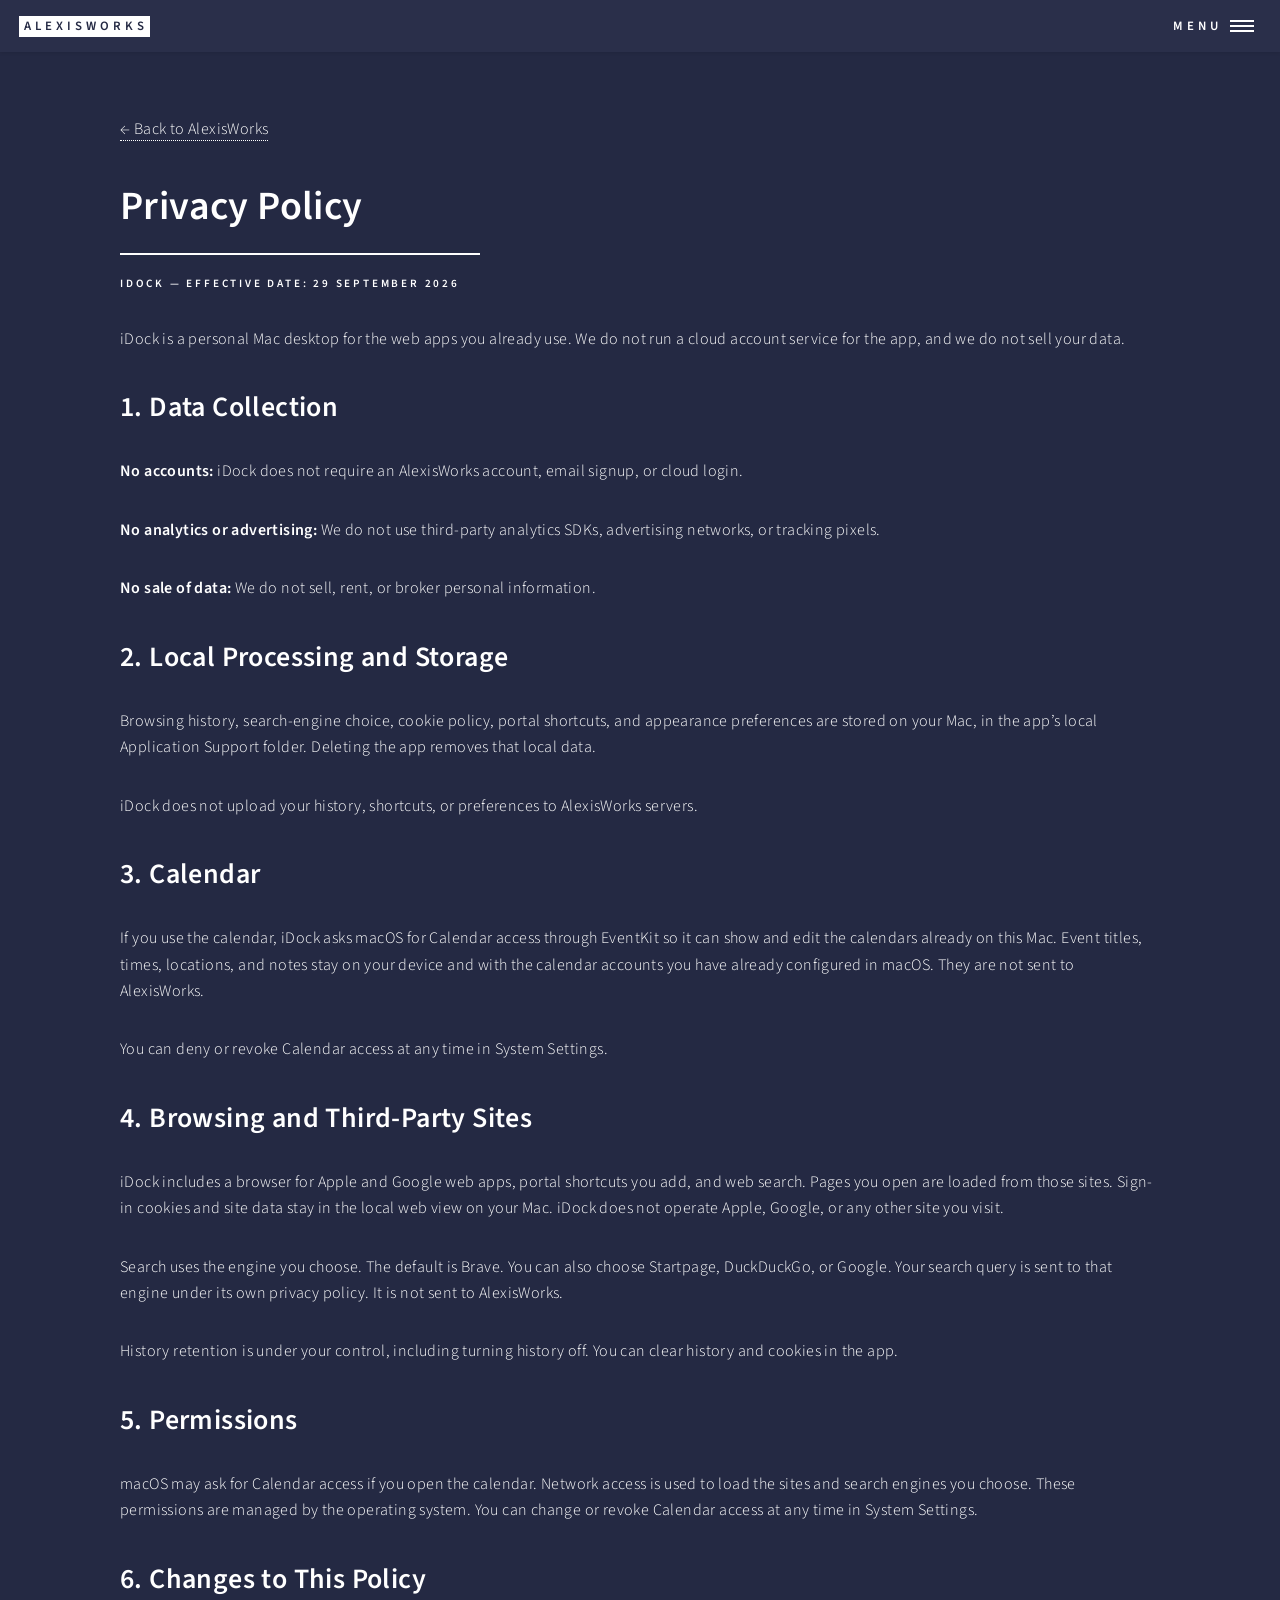
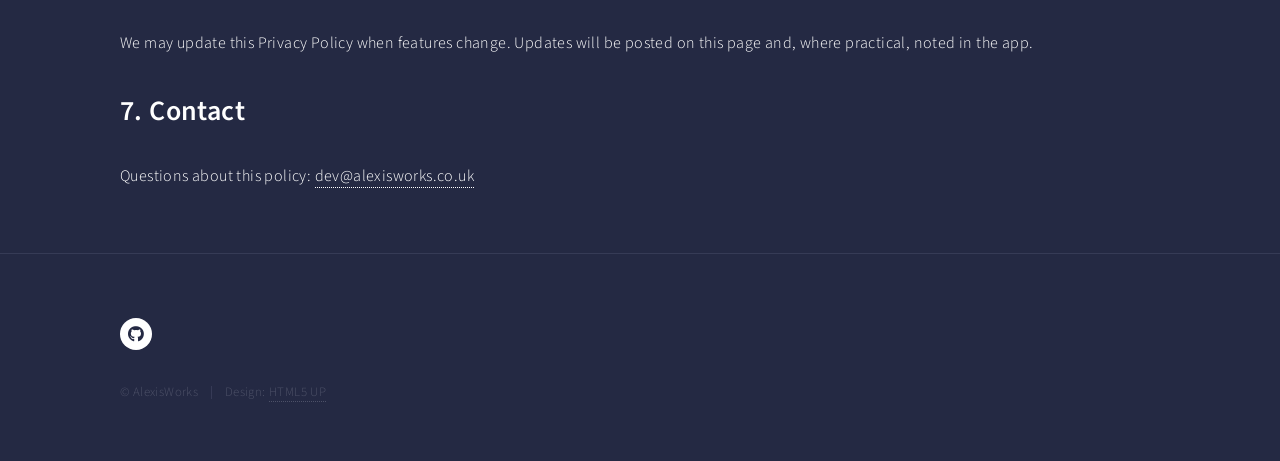
==== apps/idock/privacy.html @ 9d0b2367 "Publish iDock beside Biotic Waves, with privacy and terms. Dockless stays in the repo but is no long" ====
<!DOCTYPE HTML>
<html>
	<head>
		<title>iDock Privacy Policy — AlexisWorks</title>
		<meta charset="utf-8" />
		<meta name="viewport" content="width=device-width, initial-scale=1, user-scalable=no" />
		<link rel="stylesheet" href="../../assets/css/main.css" />
		<noscript><link rel="stylesheet" href="../../assets/css/noscript.css" /></noscript>
	</head>
	<body class="is-preload">

		<div id="wrapper">

			<header id="header">
				<a href="../../index.html" class="logo"><strong>AlexisWorks</strong></a>
				<nav>
					<a href="#menu">Menu</a>
				</nav>
			</header>

			<nav id="menu">
				<ul class="links">
					<li><a href="../../index.html">Home</a></li>
					<li><a href="../../index.html#one">Apps</a></li>
					<li><a href="../../index.html#contact">Contact</a></li>
				</ul>
			</nav>

			<div id="main" class="alt">

				<section id="one">
					<div class="inner">
						<p><a href="../../index.html">&larr; Back to AlexisWorks</a></p>
						<header class="major">
							<h1>Privacy Policy</h1>
							<p>iDock &mdash; Effective Date: 29 September 2026</p>
						</header>
						<p>iDock is a personal Mac desktop for the web apps you already use. We do not run a cloud account service for the app, and we do not sell your data.</p>

						<h2>1. Data Collection</h2>
						<p><strong>No accounts:</strong> iDock does not require an AlexisWorks account, email signup, or cloud login.</p>
						<p><strong>No analytics or advertising:</strong> We do not use third-party analytics SDKs, advertising networks, or tracking pixels.</p>
						<p><strong>No sale of data:</strong> We do not sell, rent, or broker personal information.</p>

						<h2>2. Local Processing and Storage</h2>
						<p>Browsing history, search-engine choice, cookie policy, portal shortcuts, and appearance preferences are stored on your Mac, in the app&rsquo;s local Application Support folder. Deleting the app removes that local data.</p>
						<p>iDock does not upload your history, shortcuts, or preferences to AlexisWorks servers.</p>

						<h2>3. Calendar</h2>
						<p>If you use the calendar, iDock asks macOS for Calendar access through EventKit so it can show and edit the calendars already on this Mac. Event titles, times, locations, and notes stay on your device and with the calendar accounts you have already configured in macOS. They are not sent to AlexisWorks.</p>
						<p>You can deny or revoke Calendar access at any time in System Settings.</p>

						<h2>4. Browsing and Third-Party Sites</h2>
						<p>iDock includes a browser for Apple and Google web apps, portal shortcuts you add, and web search. Pages you open are loaded from those sites. Sign-in cookies and site data stay in the local web view on your Mac. iDock does not operate Apple, Google, or any other site you visit.</p>
						<p>Search uses the engine you choose. The default is Brave. You can also choose Startpage, DuckDuckGo, or Google. Your search query is sent to that engine under its own privacy policy. It is not sent to AlexisWorks.</p>
						<p>History retention is under your control, including turning history off. You can clear history and cookies in the app.</p>

						<h2>5. Permissions</h2>
						<p>macOS may ask for Calendar access if you open the calendar. Network access is used to load the sites and search engines you choose. These permissions are managed by the operating system. You can change or revoke Calendar access at any time in System Settings.</p>

						<h2>6. Changes to This Policy</h2>
						<p>We may update this Privacy Policy when features change. Updates will be posted on this page and, where practical, noted in the app.</p>

						<h2>7. Contact</h2>
						<p>Questions about this policy: <a href="mailto:dev@alexisworks.co.uk">dev@alexisworks.co.uk</a></p>
					</div>
				</section>

			</div>

			<footer id="footer">
				<div class="inner">
					<ul class="icons">
						<li><a href="#" class="icon brands alt fa-github"><span class="label">GitHub</span></a></li>
					</ul>
					<ul class="copyright">
						<li>&copy; AlexisWorks</li><li>Design: <a href="https://html5up.net">HTML5 UP</a></li>
					</ul>
				</div>
			</footer>

		</div>

		<script src="../../assets/js/jquery.min.js"></script>
		<script src="../../assets/js/jquery.scrolly.min.js"></script>
		<script src="../../assets/js/jquery.scrollex.min.js"></script>
		<script src="../../assets/js/browser.min.js"></script>
		<script src="../../assets/js/breakpoints.min.js"></script>
		<script src="../../assets/js/util.js"></script>
		<script src="../../assets/js/main.js"></script>

	</body>
</html>
---- assets/css/main.css ----
@import url(fontawesome-all.min.css);
@import url("https://fonts.googleapis.com/css?family=Source+Sans+Pro:300,300italic,600,600italic");

/*
	Forty by HTML5 UP
	html5up.net | @ajlkn
	Free for personal and commercial use under the CCA 3.0 license (html5up.net/license)
*/

html, body, div, span, applet, object,
iframe, h1, h2, h3, h4, h5, h6, p, blockquote,
pre, a, abbr, acronym, address, big, cite,
code, del, dfn, em, img, ins, kbd, q, s, samp,
small, strike, strong, sub, sup, tt, var, b,
u, i, center, dl, dt, dd, ol, ul, li, fieldset,
form, label, legend, table, caption, tbody,
tfoot, thead, tr, th, td, article, aside,
canvas, details, embed, figure, figcaption,
footer, header, hgroup, menu, nav, output, ruby,
section, summary, time, mark, audio, video {
	margin: 0;
	padding: 0;
	border: 0;
	font-size: 100%;
	font: inherit;
	vertical-align: baseline;}

article, aside, details, figcaption, figure,
footer, header, hgroup, menu, nav, section {
	display: block;}

body {
	line-height: 1;
}

ol, ul {
	list-style: none;
}

blockquote, q {
	quotes: none;
}

	blockquote:before, blockquote:after, q:before, q:after {
		content: '';
		content: none;
	}

table {
	border-collapse: collapse;
	border-spacing: 0;
}

body {
	-webkit-text-size-adjust: none;
}

mark {
	background-color: transparent;
	color: inherit;
}

input::-moz-focus-inner {
	border: 0;
	padding: 0;
}

input, select, textarea {
	-moz-appearance: none;
	-webkit-appearance: none;
	-ms-appearance: none;
	appearance: none;
}

/* Basic */

	@-ms-viewport {
		width: device-width;
	}

	body {
		-ms-overflow-style: scrollbar;
	}

	@media screen and (max-width: 480px) {

		html, body {
			min-width: 320px;
		}

	}

	html {
		box-sizing: border-box;
	}

	*, *:before, *:after {
		box-sizing: inherit;
	}

	body {
		background: #242943;
	}

		body.is-preload *, body.is-preload *:before, body.is-preload *:after {
			-moz-animation: none !important;
			-webkit-animation: none !important;
			-ms-animation: none !important;
			animation: none !important;
			-moz-transition: none !important;
			-webkit-transition: none !important;
			-ms-transition: none !important;
			transition: none !important;
		}

/* Type */

	body, input, select, textarea {
		color: #ffffff;
		font-family: "Source Sans Pro", Helvetica, sans-serif;
		font-size: 17pt;
		font-weight: 300;
		letter-spacing: 0.025em;
		line-height: 1.65;
	}

		@media screen and (max-width: 1680px) {

			body, input, select, textarea {
				font-size: 14pt;
			}

		}

		@media screen and (max-width: 1280px) {

			body, input, select, textarea {
				font-size: 12pt;
			}

		}

		@media screen and (max-width: 360px) {

			body, input, select, textarea {
				font-size: 11pt;
			}

		}

	a {
		-moz-transition: color 0.2s ease-in-out, border-bottom-color 0.2s ease-in-out;
		-webkit-transition: color 0.2s ease-in-out, border-bottom-color 0.2s ease-in-out;
		-ms-transition: color 0.2s ease-in-out, border-bottom-color 0.2s ease-in-out;
		transition: color 0.2s ease-in-out, border-bottom-color 0.2s ease-in-out;
		border-bottom: dotted 1px;
		color: inherit;
		text-decoration: none;
	}

		a:hover {
			border-bottom-color: transparent;
			color: #9bf1ff !important;
		}

		a:active {
			color: #53e3fb !important;
		}

	strong, b {
		color: #ffffff;
		font-weight: 600;
	}

	em, i {
		font-style: italic;
	}

	p {
		margin: 0 0 2em 0;
	}

	h1, h2, h3, h4, h5, h6 {
		color: #ffffff;
		font-weight: 600;
		line-height: 1.65;
		margin: 0 0 1em 0;
	}

		h1 a, h2 a, h3 a, h4 a, h5 a, h6 a {
			color: inherit;
			border-bottom: 0;
		}

	h1 {
		font-size: 2.5em;
	}

	h2 {
		font-size: 1.75em;
	}

	h3 {
		font-size: 1.35em;
	}

	h4 {
		font-size: 1.1em;
	}

	h5 {
		font-size: 0.9em;
	}

	h6 {
		font-size: 0.7em;
	}

	@media screen and (max-width: 736px) {

		h1 {
			font-size: 2em;
		}

		h2 {
			font-size: 1.5em;
		}

		h3 {
			font-size: 1.25em;
		}

	}

	sub {
		font-size: 0.8em;
		position: relative;
		top: 0.5em;
	}

	sup {
		font-size: 0.8em;
		position: relative;
		top: -0.5em;
	}

	blockquote {
		border-left: solid 4px rgba(212, 212, 255, 0.1);
		font-style: italic;
		margin: 0 0 2em 0;
		padding: 0.5em 0 0.5em 2em;
	}

	code {
		background: rgba(212, 212, 255, 0.035);
		font-family: "Courier New", monospace;
		font-size: 0.9em;
		margin: 0 0.25em;
		padding: 0.25em 0.65em;
	}

	pre {
		-webkit-overflow-scrolling: touch;
		font-family: "Courier New", monospace;
		font-size: 0.9em;
		margin: 0 0 2em 0;
	}

		pre code {
			display: block;
			line-height: 1.75;
			padding: 1em 1.5em;
			overflow-x: auto;
		}

	hr {
		border: 0;
		border-bottom: solid 1px rgba(212, 212, 255, 0.1);
		margin: 2em 0;
	}

		hr.major {
			margin: 3em 0;
		}

	.align-left {
		text-align: left;
	}

	.align-center {
		text-align: center;
	}

	.align-right {
		text-align: right;
	}

/* Row */

	.row {
		display: flex;
		flex-wrap: wrap;
		box-sizing: border-box;
		align-items: stretch;
	}

		.row > * {
			box-sizing: border-box;
		}

		.row.gtr-uniform > * > :last-child {
			margin-bottom: 0;
		}

		.row.aln-left {
			justify-content: flex-start;
		}

		.row.aln-center {
			justify-content: center;
		}

		.row.aln-right {
			justify-content: flex-end;
		}

		.row.aln-top {
			align-items: flex-start;
		}

		.row.aln-middle {
			align-items: center;
		}

		.row.aln-bottom {
			align-items: flex-end;
		}

		.row > .imp {
			order: -1;
		}

		.row > .col-1 {
			width: 8.33333%;
		}

		.row > .off-1 {
			margin-left: 8.33333%;
		}

		.row > .col-2 {
			width: 16.66667%;
		}

		.row > .off-2 {
			margin-left: 16.66667%;
		}

		.row > .col-3 {
			width: 25%;
		}

		.row > .off-3 {
			margin-left: 25%;
		}

		.row > .col-4 {
			width: 33.33333%;
		}

		.row > .off-4 {
			margin-left: 33.33333%;
		}

		.row > .col-5 {
			width: 41.66667%;
		}

		.row > .off-5 {
			margin-left: 41.66667%;
		}

		.row > .col-6 {
			width: 50%;
		}

		.row > .off-6 {
			margin-left: 50%;
		}

		.row > .col-7 {
			width: 58.33333%;
		}

		.row > .off-7 {
			margin-left: 58.33333%;
		}

		.row > .col-8 {
			width: 66.66667%;
		}

		.row > .off-8 {
			margin-left: 66.66667%;
		}

		.row > .col-9 {
			width: 75%;
		}

		.row > .off-9 {
			margin-left: 75%;
		}

		.row > .col-10 {
			width: 83.33333%;
		}

		.row > .off-10 {
			margin-left: 83.33333%;
		}

		.row > .col-11 {
			width: 91.66667%;
		}

		.row > .off-11 {
			margin-left: 91.66667%;
		}

		.row > .col-12 {
			width: 100%;
		}

		.row > .off-12 {
			margin-left: 100%;
		}

		.row.gtr-0 {
			margin-top: 0;
			margin-left: 0em;
		}

			.row.gtr-0 > * {
				padding: 0 0 0 0em;
			}

			.row.gtr-0.gtr-uniform {
				margin-top: 0em;
			}

				.row.gtr-0.gtr-uniform > * {
					padding-top: 0em;
				}

		.row.gtr-25 {
			margin-top: 0;
			margin-left: -0.5em;
		}

			.row.gtr-25 > * {
				padding: 0 0 0 0.5em;
			}

			.row.gtr-25.gtr-uniform {
				margin-top: -0.5em;
			}

				.row.gtr-25.gtr-uniform > * {
					padding-top: 0.5em;
				}

		.row.gtr-50 {
			margin-top: 0;
			margin-left: -1em;
		}

			.row.gtr-50 > * {
				padding: 0 0 0 1em;
			}

			.row.gtr-50.gtr-uniform {
				margin-top: -1em;
			}

				.row.gtr-50.gtr-uniform > * {
					padding-top: 1em;
				}

		.row {
			margin-top: 0;
			margin-left: -2em;
		}

			.row > * {
				padding: 0 0 0 2em;
			}

			.row.gtr-uniform {
				margin-top: -2em;
			}

				.row.gtr-uniform > * {
					padding-top: 2em;
				}

		.row.gtr-150 {
			margin-top: 0;
			margin-left: -3em;
		}

			.row.gtr-150 > * {
				padding: 0 0 0 3em;
			}

			.row.gtr-150.gtr-uniform {
				margin-top: -3em;
			}

				.row.gtr-150.gtr-uniform > * {
					padding-top: 3em;
				}

		.row.gtr-200 {
			margin-top: 0;
			margin-left: -4em;
		}

			.row.gtr-200 > * {
				padding: 0 0 0 4em;
			}

			.row.gtr-200.gtr-uniform {
				margin-top: -4em;
			}

				.row.gtr-200.gtr-uniform > * {
					padding-top: 4em;
				}

		@media screen and (max-width: 1680px) {

			.row {
				display: flex;
				flex-wrap: wrap;
				box-sizing: border-box;
				align-items: stretch;
			}

				.row > * {
					box-sizing: border-box;
				}

				.row.gtr-uniform > * > :last-child {
					margin-bottom: 0;
				}

				.row.aln-left {
					justify-content: flex-start;
				}

				.row.aln-center {
					justify-content: center;
				}

				.row.aln-right {
					justify-content: flex-end;
				}

				.row.aln-top {
					align-items: flex-start;
				}

				.row.aln-middle {
					align-items: center;
				}

				.row.aln-bottom {
					align-items: flex-end;
				}

				.row > .imp-xlarge {
					order: -1;
				}

				.row > .col-1-xlarge {
					width: 8.33333%;
				}

				.row > .off-1-xlarge {
					margin-left: 8.33333%;
				}

				.row > .col-2-xlarge {
					width: 16.66667%;
				}

				.row > .off-2-xlarge {
					margin-left: 16.66667%;
				}

				.row > .col-3-xlarge {
					width: 25%;
				}

				.row > .off-3-xlarge {
					margin-left: 25%;
				}

				.row > .col-4-xlarge {
					width: 33.33333%;
				}

				.row > .off-4-xlarge {
					margin-left: 33.33333%;
				}

				.row > .col-5-xlarge {
					width: 41.66667%;
				}

				.row > .off-5-xlarge {
					margin-left: 41.66667%;
				}

				.row > .col-6-xlarge {
					width: 50%;
				}

				.row > .off-6-xlarge {
					margin-left: 50%;
				}

				.row > .col-7-xlarge {
					width: 58.33333%;
				}

				.row > .off-7-xlarge {
					margin-left: 58.33333%;
				}

				.row > .col-8-xlarge {
					width: 66.66667%;
				}

				.row > .off-8-xlarge {
					margin-left: 66.66667%;
				}

				.row > .col-9-xlarge {
					width: 75%;
				}

				.row > .off-9-xlarge {
					margin-left: 75%;
				}

				.row > .col-10-xlarge {
					width: 83.33333%;
				}

				.row > .off-10-xlarge {
					margin-left: 83.33333%;
				}

				.row > .col-11-xlarge {
					width: 91.66667%;
				}

				.row > .off-11-xlarge {
					margin-left: 91.66667%;
				}

				.row > .col-12-xlarge {
					width: 100%;
				}

				.row > .off-12-xlarge {
					margin-left: 100%;
				}

				.row.gtr-0 {
					margin-top: 0;
					margin-left: 0em;
				}

					.row.gtr-0 > * {
						padding: 0 0 0 0em;
					}

					.row.gtr-0.gtr-uniform {
						margin-top: 0em;
					}

						.row.gtr-0.gtr-uniform > * {
							padding-top: 0em;
						}

				.row.gtr-25 {
					margin-top: 0;
					margin-left: -0.5em;
				}

					.row.gtr-25 > * {
						padding: 0 0 0 0.5em;
					}

					.row.gtr-25.gtr-uniform {
						margin-top: -0.5em;
					}

						.row.gtr-25.gtr-uniform > * {
							padding-top: 0.5em;
						}

				.row.gtr-50 {
					margin-top: 0;
					margin-left: -1em;
				}

					.row.gtr-50 > * {
						padding: 0 0 0 1em;
					}

					.row.gtr-50.gtr-uniform {
						margin-top: -1em;
					}

						.row.gtr-50.gtr-uniform > * {
							padding-top: 1em;
						}

				.row {
					margin-top: 0;
					margin-left: -2em;
				}

					.row > * {
						padding: 0 0 0 2em;
					}

					.row.gtr-uniform {
						margin-top: -2em;
					}

						.row.gtr-uniform > * {
							padding-top: 2em;
						}

				.row.gtr-150 {
					margin-top: 0;
					margin-left: -3em;
				}

					.row.gtr-150 > * {
						padding: 0 0 0 3em;
					}

					.row.gtr-150.gtr-uniform {
						margin-top: -3em;
					}

						.row.gtr-150.gtr-uniform > * {
							padding-top: 3em;
						}

				.row.gtr-200 {
					margin-top: 0;
					margin-left: -4em;
				}

					.row.gtr-200 > * {
						padding: 0 0 0 4em;
					}

					.row.gtr-200.gtr-uniform {
						margin-top: -4em;
					}

						.row.gtr-200.gtr-uniform > * {
							padding-top: 4em;
						}

		}

		@media screen and (max-width: 1280px) {

			.row {
				display: flex;
				flex-wrap: wrap;
				box-sizing: border-box;
				align-items: stretch;
			}

				.row > * {
					box-sizing: border-box;
				}

				.row.gtr-uniform > * > :last-child {
					margin-bottom: 0;
				}

				.row.aln-left {
					justify-content: flex-start;
				}

				.row.aln-center {
					justify-content: center;
				}

				.row.aln-right {
					justify-content: flex-end;
				}

				.row.aln-top {
					align-items: flex-start;
				}

				.row.aln-middle {
					align-items: center;
				}

				.row.aln-bottom {
					align-items: flex-end;
				}

				.row > .imp-large {
					order: -1;
				}

				.row > .col-1-large {
					width: 8.33333%;
				}

				.row > .off-1-large {
					margin-left: 8.33333%;
				}

				.row > .col-2-large {
					width: 16.66667%;
				}

				.row > .off-2-large {
					margin-left: 16.66667%;
				}

				.row > .col-3-large {
					width: 25%;
				}

				.row > .off-3-large {
					margin-left: 25%;
				}

				.row > .col-4-large {
					width: 33.33333%;
				}

				.row > .off-4-large {
					margin-left: 33.33333%;
				}

				.row > .col-5-large {
					width: 41.66667%;
				}

				.row > .off-5-large {
					margin-left: 41.66667%;
				}

				.row > .col-6-large {
					width: 50%;
				}

				.row > .off-6-large {
					margin-left: 50%;
				}

				.row > .col-7-large {
					width: 58.33333%;
				}

				.row > .off-7-large {
					margin-left: 58.33333%;
				}

				.row > .col-8-large {
					width: 66.66667%;
				}

				.row > .off-8-large {
					margin-left: 66.66667%;
				}

				.row > .col-9-large {
					width: 75%;
				}

				.row > .off-9-large {
					margin-left: 75%;
				}

				.row > .col-10-large {
					width: 83.33333%;
				}

				.row > .off-10-large {
					margin-left: 83.33333%;
				}

				.row > .col-11-large {
					width: 91.66667%;
				}

				.row > .off-11-large {
					margin-left: 91.66667%;
				}

				.row > .col-12-large {
					width: 100%;
				}

				.row > .off-12-large {
					margin-left: 100%;
				}

				.row.gtr-0 {
					margin-top: 0;
					margin-left: 0em;
				}

					.row.gtr-0 > * {
						padding: 0 0 0 0em;
					}

					.row.gtr-0.gtr-uniform {
						margin-top: 0em;
					}

						.row.gtr-0.gtr-uniform > * {
							padding-top: 0em;
						}

				.row.gtr-25 {
					margin-top: 0;
					margin-left: -0.375em;
				}

					.row.gtr-25 > * {
						padding: 0 0 0 0.375em;
					}

					.row.gtr-25.gtr-uniform {
						margin-top: -0.375em;
					}

						.row.gtr-25.gtr-uniform > * {
							padding-top: 0.375em;
						}

				.row.gtr-50 {
					margin-top: 0;
					margin-left: -0.75em;
				}

					.row.gtr-50 > * {
						padding: 0 0 0 0.75em;
					}

					.row.gtr-50.gtr-uniform {
						margin-top: -0.75em;
					}

						.row.gtr-50.gtr-uniform > * {
							padding-top: 0.75em;
						}

				.row {
					margin-top: 0;
					margin-left: -1.5em;
				}

					.row > * {
						padding: 0 0 0 1.5em;
					}

					.row.gtr-uniform {
						margin-top: -1.5em;
					}

						.row.gtr-uniform > * {
							padding-top: 1.5em;
						}

				.row.gtr-150 {
					margin-top: 0;
					margin-left: -2.25em;
				}

					.row.gtr-150 > * {
						padding: 0 0 0 2.25em;
					}

					.row.gtr-150.gtr-uniform {
						margin-top: -2.25em;
					}

						.row.gtr-150.gtr-uniform > * {
							padding-top: 2.25em;
						}

				.row.gtr-200 {
					margin-top: 0;
					margin-left: -3em;
				}

					.row.gtr-200 > * {
						padding: 0 0 0 3em;
					}

					.row.gtr-200.gtr-uniform {
						margin-top: -3em;
					}

						.row.gtr-200.gtr-uniform > * {
							padding-top: 3em;
						}

		}

		@media screen and (max-width: 980px) {

			.row {
				display: flex;
				flex-wrap: wrap;
				box-sizing: border-box;
				align-items: stretch;
			}

				.row > * {
					box-sizing: border-box;
				}

				.row.gtr-uniform > * > :last-child {
					margin-bottom: 0;
				}

				.row.aln-left {
					justify-content: flex-start;
				}

				.row.aln-center {
					justify-content: center;
				}

				.row.aln-right {
					justify-content: flex-end;
				}

				.row.aln-top {
					align-items: flex-start;
				}

				.row.aln-middle {
					align-items: center;
				}

				.row.aln-bottom {
					align-items: flex-end;
				}

				.row > .imp-medium {
					order: -1;
				}

				.row > .col-1-medium {
					width: 8.33333%;
				}

				.row > .off-1-medium {
					margin-left: 8.33333%;
				}

				.row > .col-2-medium {
					width: 16.66667%;
				}

				.row > .off-2-medium {
					margin-left: 16.66667%;
				}

				.row > .col-3-medium {
					width: 25%;
				}

				.row > .off-3-medium {
					margin-left: 25%;
				}

				.row > .col-4-medium {
					width: 33.33333%;
				}

				.row > .off-4-medium {
					margin-left: 33.33333%;
				}

				.row > .col-5-medium {
					width: 41.66667%;
				}

				.row > .off-5-medium {
					margin-left: 41.66667%;
				}

				.row > .col-6-medium {
					width: 50%;
				}

				.row > .off-6-medium {
					margin-left: 50%;
				}

				.row > .col-7-medium {
					width: 58.33333%;
				}

				.row > .off-7-medium {
					margin-left: 58.33333%;
				}

				.row > .col-8-medium {
					width: 66.66667%;
				}

				.row > .off-8-medium {
					margin-left: 66.66667%;
				}

				.row > .col-9-medium {
					width: 75%;
				}

				.row > .off-9-medium {
					margin-left: 75%;
				}

				.row > .col-10-medium {
					width: 83.33333%;
				}

				.row > .off-10-medium {
					margin-left: 83.33333%;
				}

				.row > .col-11-medium {
					width: 91.66667%;
				}

				.row > .off-11-medium {
					margin-left: 91.66667%;
				}

				.row > .col-12-medium {
					width: 100%;
				}

				.row > .off-12-medium {
					margin-left: 100%;
				}

				.row.gtr-0 {
					margin-top: 0;
					margin-left: 0em;
				}

					.row.gtr-0 > * {
						padding: 0 0 0 0em;
					}

					.row.gtr-0.gtr-uniform {
						margin-top: 0em;
					}

						.row.gtr-0.gtr-uniform > * {
							padding-top: 0em;
						}

				.row.gtr-25 {
					margin-top: 0;
					margin-left: -0.375em;
				}

					.row.gtr-25 > * {
						padding: 0 0 0 0.375em;
					}

					.row.gtr-25.gtr-uniform {
						margin-top: -0.375em;
					}

						.row.gtr-25.gtr-uniform > * {
							padding-top: 0.375em;
						}

				.row.gtr-50 {
					margin-top: 0;
					margin-left: -0.75em;
				}

					.row.gtr-50 > * {
						padding: 0 0 0 0.75em;
					}

					.row.gtr-50.gtr-uniform {
						margin-top: -0.75em;
					}

						.row.gtr-50.gtr-uniform > * {
							padding-top: 0.75em;
						}

				.row {
					margin-top: 0;
					margin-left: -1.5em;
				}

					.row > * {
						padding: 0 0 0 1.5em;
					}

					.row.gtr-uniform {
						margin-top: -1.5em;
					}

						.row.gtr-uniform > * {
							padding-top: 1.5em;
						}

				.row.gtr-150 {
					margin-top: 0;
					margin-left: -2.25em;
				}

					.row.gtr-150 > * {
						padding: 0 0 0 2.25em;
					}

					.row.gtr-150.gtr-uniform {
						margin-top: -2.25em;
					}

						.row.gtr-150.gtr-uniform > * {
							padding-top: 2.25em;
						}

				.row.gtr-200 {
					margin-top: 0;
					margin-left: -3em;
				}

					.row.gtr-200 > * {
						padding: 0 0 0 3em;
					}

					.row.gtr-200.gtr-uniform {
						margin-top: -3em;
					}

						.row.gtr-200.gtr-uniform > * {
							padding-top: 3em;
						}

		}

		@media screen and (max-width: 736px) {

			.row {
				display: flex;
				flex-wrap: wrap;
				box-sizing: border-box;
				align-items: stretch;
			}

				.row > * {
					box-sizing: border-box;
				}

				.row.gtr-uniform > * > :last-child {
					margin-bottom: 0;
				}

				.row.aln-left {
					justify-content: flex-start;
				}

				.row.aln-center {
					justify-content: center;
				}

				.row.aln-right {
					justify-content: flex-end;
				}

				.row.aln-top {
					align-items: flex-start;
				}

				.row.aln-middle {
					align-items: center;
				}

				.row.aln-bottom {
					align-items: flex-end;
				}

				.row > .imp-small {
					order: -1;
				}

				.row > .col-1-small {
					width: 8.33333%;
				}

				.row > .off-1-small {
					margin-left: 8.33333%;
				}

				.row > .col-2-small {
					width: 16.66667%;
				}

				.row > .off-2-small {
					margin-left: 16.66667%;
				}

				.row > .col-3-small {
					width: 25%;
				}

				.row > .off-3-small {
					margin-left: 25%;
				}

				.row > .col-4-small {
					width: 33.33333%;
				}

				.row > .off-4-small {
					margin-left: 33.33333%;
				}

				.row > .col-5-small {
					width: 41.66667%;
				}

				.row > .off-5-small {
					margin-left: 41.66667%;
				}

				.row > .col-6-small {
					width: 50%;
				}

				.row > .off-6-small {
					margin-left: 50%;
				}

				.row > .col-7-small {
					width: 58.33333%;
				}

				.row > .off-7-small {
					margin-left: 58.33333%;
				}

				.row > .col-8-small {
					width: 66.66667%;
				}

				.row > .off-8-small {
					margin-left: 66.66667%;
				}

				.row > .col-9-small {
					width: 75%;
				}

				.row > .off-9-small {
					margin-left: 75%;
				}

				.row > .col-10-small {
					width: 83.33333%;
				}

				.row > .off-10-small {
					margin-left: 83.33333%;
				}

				.row > .col-11-small {
					width: 91.66667%;
				}

				.row > .off-11-small {
					margin-left: 91.66667%;
				}

				.row > .col-12-small {
					width: 100%;
				}

				.row > .off-12-small {
					margin-left: 100%;
				}

				.row.gtr-0 {
					margin-top: 0;
					margin-left: 0em;
				}

					.row.gtr-0 > * {
						padding: 0 0 0 0em;
					}

					.row.gtr-0.gtr-uniform {
						margin-top: 0em;
					}

						.row.gtr-0.gtr-uniform > * {
							padding-top: 0em;
						}

				.row.gtr-25 {
					margin-top: 0;
					margin-left: -0.3125em;
				}

					.row.gtr-25 > * {
						padding: 0 0 0 0.3125em;
					}

					.row.gtr-25.gtr-uniform {
						margin-top: -0.3125em;
					}

						.row.gtr-25.gtr-uniform > * {
							padding-top: 0.3125em;
						}

				.row.gtr-50 {
					margin-top: 0;
					margin-left: -0.625em;
				}

					.row.gtr-50 > * {
						padding: 0 0 0 0.625em;
					}

					.row.gtr-50.gtr-uniform {
						margin-top: -0.625em;
					}

						.row.gtr-50.gtr-uniform > * {
							padding-top: 0.625em;
						}

				.row {
					margin-top: 0;
					margin-left: -1.25em;
				}

					.row > * {
						padding: 0 0 0 1.25em;
					}

					.row.gtr-uniform {
						margin-top: -1.25em;
					}

						.row.gtr-uniform > * {
							padding-top: 1.25em;
						}

				.row.gtr-150 {
					margin-top: 0;
					margin-left: -1.875em;
				}

					.row.gtr-150 > * {
						padding: 0 0 0 1.875em;
					}

					.row.gtr-150.gtr-uniform {
						margin-top: -1.875em;
					}

						.row.gtr-150.gtr-uniform > * {
							padding-top: 1.875em;
						}

				.row.gtr-200 {
					margin-top: 0;
					margin-left: -2.5em;
				}

					.row.gtr-200 > * {
						padding: 0 0 0 2.5em;
					}

					.row.gtr-200.gtr-uniform {
						margin-top: -2.5em;
					}

						.row.gtr-200.gtr-uniform > * {
							padding-top: 2.5em;
						}

		}

		@media screen and (max-width: 480px) {

			.row {
				display: flex;
				flex-wrap: wrap;
				box-sizing: border-box;
				align-items: stretch;
			}

				.row > * {
					box-sizing: border-box;
				}

				.row.gtr-uniform > * > :last-child {
					margin-bottom: 0;
				}

				.row.aln-left {
					justify-content: flex-start;
				}

				.row.aln-center {
					justify-content: center;
				}

				.row.aln-right {
					justify-content: flex-end;
				}

				.row.aln-top {
					align-items: flex-start;
				}

				.row.aln-middle {
					align-items: center;
				}

				.row.aln-bottom {
					align-items: flex-end;
				}

				.row > .imp-xsmall {
					order: -1;
				}

				.row > .col-1-xsmall {
					width: 8.33333%;
				}

				.row > .off-1-xsmall {
					margin-left: 8.33333%;
				}

				.row > .col-2-xsmall {
					width: 16.66667%;
				}

				.row > .off-2-xsmall {
					margin-left: 16.66667%;
				}

				.row > .col-3-xsmall {
					width: 25%;
				}

				.row > .off-3-xsmall {
					margin-left: 25%;
				}

				.row > .col-4-xsmall {
					width: 33.33333%;
				}

				.row > .off-4-xsmall {
					margin-left: 33.33333%;
				}

				.row > .col-5-xsmall {
					width: 41.66667%;
				}

				.row > .off-5-xsmall {
					margin-left: 41.66667%;
				}

				.row > .col-6-xsmall {
					width: 50%;
				}

				.row > .off-6-xsmall {
					margin-left: 50%;
				}

				.row > .col-7-xsmall {
					width: 58.33333%;
				}

				.row > .off-7-xsmall {
					margin-left: 58.33333%;
				}

				.row > .col-8-xsmall {
					width: 66.66667%;
				}

				.row > .off-8-xsmall {
					margin-left: 66.66667%;
				}

				.row > .col-9-xsmall {
					width: 75%;
				}

				.row > .off-9-xsmall {
					margin-left: 75%;
				}

				.row > .col-10-xsmall {
					width: 83.33333%;
				}

				.row > .off-10-xsmall {
					margin-left: 83.33333%;
				}

				.row > .col-11-xsmall {
					width: 91.66667%;
				}

				.row > .off-11-xsmall {
					margin-left: 91.66667%;
				}

				.row > .col-12-xsmall {
					width: 100%;
				}

				.row > .off-12-xsmall {
					margin-left: 100%;
				}

				.row.gtr-0 {
					margin-top: 0;
					margin-left: 0em;
				}

					.row.gtr-0 > * {
						padding: 0 0 0 0em;
					}

					.row.gtr-0.gtr-uniform {
						margin-top: 0em;
					}

						.row.gtr-0.gtr-uniform > * {
							padding-top: 0em;
						}

				.row.gtr-25 {
					margin-top: 0;
					margin-left: -0.3125em;
				}

					.row.gtr-25 > * {
						padding: 0 0 0 0.3125em;
					}

					.row.gtr-25.gtr-uniform {
						margin-top: -0.3125em;
					}

						.row.gtr-25.gtr-uniform > * {
							padding-top: 0.3125em;
						}

				.row.gtr-50 {
					margin-top: 0;
					margin-left: -0.625em;
				}

					.row.gtr-50 > * {
						padding: 0 0 0 0.625em;
					}

					.row.gtr-50.gtr-uniform {
						margin-top: -0.625em;
					}

						.row.gtr-50.gtr-uniform > * {
							padding-top: 0.625em;
						}

				.row {
					margin-top: 0;
					margin-left: -1.25em;
				}

					.row > * {
						padding: 0 0 0 1.25em;
					}

					.row.gtr-uniform {
						margin-top: -1.25em;
					}

						.row.gtr-uniform > * {
							padding-top: 1.25em;
						}

				.row.gtr-150 {
					margin-top: 0;
					margin-left: -1.875em;
				}

					.row.gtr-150 > * {
						padding: 0 0 0 1.875em;
					}

					.row.gtr-150.gtr-uniform {
						margin-top: -1.875em;
					}

						.row.gtr-150.gtr-uniform > * {
							padding-top: 1.875em;
						}

				.row.gtr-200 {
					margin-top: 0;
					margin-left: -2.5em;
				}

					.row.gtr-200 > * {
						padding: 0 0 0 2.5em;
					}

					.row.gtr-200.gtr-uniform {
						margin-top: -2.5em;
					}

						.row.gtr-200.gtr-uniform > * {
							padding-top: 2.5em;
						}

		}

/* Section/Article */

	section.special, article.special {
		text-align: center;
	}

	header.major {
		width: -moz-max-content;
		width: -webkit-max-content;
		width: -ms-max-content;
		width: max-content;
		margin-bottom: 2em;
	}

		header.major > :first-child {
			margin-bottom: 0;
			width: calc(100% + 0.5em);
		}

			header.major > :first-child:after {
				content: '';
				background-color: #ffffff;
				display: block;
				height: 2px;
				margin: 0.325em 0 0.5em 0;
				width: 100%;
			}

		header.major > p {
			font-size: 0.7em;
			font-weight: 600;
			letter-spacing: 0.25em;
			margin-bottom: 0;
			text-transform: uppercase;
		}

		body.is-ie header.major > :first-child:after {
			max-width: 9em;
		}

		body.is-ie header.major > h1:after {
			max-width: 100% !important;
		}

	@media screen and (max-width: 736px) {

		header.major > p br {
			display: none;
		}

	}

/* Form */

	form {
		margin: 0 0 2em 0;
	}

		form > :last-child {
			margin-bottom: 0;
		}

		form > .fields {
			display: -moz-flex;
			display: -webkit-flex;
			display: -ms-flex;
			display: flex;
			-moz-flex-wrap: wrap;
			-webkit-flex-wrap: wrap;
			-ms-flex-wrap: wrap;
			flex-wrap: wrap;
			width: calc(100% + 3em);
			margin: -1.5em 0 2em -1.5em;
		}

			form > .fields > .field {
				-moz-flex-grow: 0;
				-webkit-flex-grow: 0;
				-ms-flex-grow: 0;
				flex-grow: 0;
				-moz-flex-shrink: 0;
				-webkit-flex-shrink: 0;
				-ms-flex-shrink: 0;
				flex-shrink: 0;
				padding: 1.5em 0 0 1.5em;
				width: calc(100% - 1.5em);
			}

				form > .fields > .field.half {
					width: calc(50% - 0.75em);
				}

				form > .fields > .field.third {
					width: calc(100%/3 - 0.5em);
				}

				form > .fields > .field.quarter {
					width: calc(25% - 0.375em);
				}

		@media screen and (max-width: 480px) {

			form > .fields {
				width: calc(100% + 3em);
				margin: -1.5em 0 2em -1.5em;
			}

				form > .fields > .field {
					padding: 1.5em 0 0 1.5em;
					width: calc(100% - 1.5em);
				}

					form > .fields > .field.half {
						width: calc(100% - 1.5em);
					}

					form > .fields > .field.third {
						width: calc(100% - 1.5em);
					}

					form > .fields > .field.quarter {
						width: calc(100% - 1.5em);
					}

		}

	label {
		color: #ffffff;
		display: block;
		font-size: 0.8em;
		font-weight: 600;
		letter-spacing: 0.25em;
		margin: 0 0 1em 0;
		text-transform: uppercase;
	}

	input[type="text"],
	input[type="password"],
	input[type="email"],
	input[type="tel"],
	input[type="search"],
	input[type="url"],
	select,
	textarea {
		-moz-appearance: none;
		-webkit-appearance: none;
		-ms-appearance: none;
		appearance: none;
		background: rgba(212, 212, 255, 0.035);
		border: none;
		border-radius: 0;
		color: inherit;
		display: block;
		outline: 0;
		padding: 0 1em;
		text-decoration: none;
		width: 100%;
	}

		input[type="text"]:invalid,
		input[type="password"]:invalid,
		input[type="email"]:invalid,
		input[type="tel"]:invalid,
		input[type="search"]:invalid,
		input[type="url"]:invalid,
		select:invalid,
		textarea:invalid {
			box-shadow: none;
		}

		input[type="text"]:focus,
		input[type="password"]:focus,
		input[type="email"]:focus,
		input[type="tel"]:focus,
		input[type="search"]:focus,
		input[type="url"]:focus,
		select:focus,
		textarea:focus {
			border-color: #9bf1ff;
			box-shadow: 0 0 0 2px #9bf1ff;
		}

	select {
		background-image: url("data:image/svg+xml;charset=utf8,%3Csvg xmlns='http://www.w3.org/2000/svg' width='40' height='40' preserveAspectRatio='none' viewBox='0 0 40 40'%3E%3Cpath d='M9.4,12.3l10.4,10.4l10.4-10.4c0.2-0.2,0.5-0.4,0.9-0.4c0.3,0,0.6,0.1,0.9,0.4l3.3,3.3c0.2,0.2,0.4,0.5,0.4,0.9 c0,0.4-0.1,0.6-0.4,0.9L20.7,31.9c-0.2,0.2-0.5,0.4-0.9,0.4c-0.3,0-0.6-0.1-0.9-0.4L4.3,17.3c-0.2-0.2-0.4-0.5-0.4-0.9 c0-0.4,0.1-0.6,0.4-0.9l3.3-3.3c0.2-0.2,0.5-0.4,0.9-0.4S9.1,12.1,9.4,12.3z' fill='rgba(212, 212, 255, 0.1)' /%3E%3C/svg%3E");
		background-size: 1.25rem;
		background-repeat: no-repeat;
		background-position: calc(100% - 1rem) center;
		height: 2.75em;
		padding-right: 2.75em;
		text-overflow: ellipsis;
	}

		select option {
			color: #ffffff;
			background: #242943;
		}

		select:focus::-ms-value {
			background-color: transparent;
		}

		select::-ms-expand {
			display: none;
		}

	input[type="text"],
	input[type="password"],
	input[type="email"],
	input[type="tel"],
	input[type="search"],
	input[type="url"],
	select {
		height: 2.75em;
	}

	textarea {
		padding: 0.75em 1em;
	}

	input[type="checkbox"],
	input[type="radio"] {
		-moz-appearance: none;
		-webkit-appearance: none;
		-ms-appearance: none;
		appearance: none;
		display: block;
		float: left;
		margin-right: -2em;
		opacity: 0;
		width: 1em;
		z-index: -1;
	}

		input[type="checkbox"] + label,
		input[type="radio"] + label {
			text-decoration: none;
			color: #ffffff;
			cursor: pointer;
			display: inline-block;
			font-weight: 300;
			padding-left: 2.65em;
			padding-right: 0.75em;
			position: relative;
		}

			input[type="checkbox"] + label:before,
			input[type="radio"] + label:before {
				-moz-osx-font-smoothing: grayscale;
				-webkit-font-smoothing: antialiased;
				display: inline-block;
				font-style: normal;
				font-variant: normal;
				text-rendering: auto;
				line-height: 1;
				text-transform: none !important;
				font-family: 'Font Awesome 5 Free';
				font-weight: 900;
			}

			input[type="checkbox"] + label:before,
			input[type="radio"] + label:before {
				background: rgba(212, 212, 255, 0.035);
				content: '';
				display: inline-block;
				font-size: 0.8em;
				height: 2.0625em;
				left: 0;
				letter-spacing: 0;
				line-height: 2.0625em;
				position: absolute;
				text-align: center;
				top: 0;
				width: 2.0625em;
			}

		input[type="checkbox"]:checked + label:before,
		input[type="radio"]:checked + label:before {
			background: #ffffff;
			border-color: #9bf1ff;
			content: '\f00c';
			color: #242943;
		}

		input[type="checkbox"]:focus + label:before,
		input[type="radio"]:focus + label:before {
			box-shadow: 0 0 0 2px #9bf1ff;
		}

	input[type="radio"] + label:before {
		border-radius: 100%;
	}

	::-webkit-input-placeholder {
		color: rgba(244, 244, 255, 0.2) !important;
		opacity: 1.0;
	}

	:-moz-placeholder {
		color: rgba(244, 244, 255, 0.2) !important;
		opacity: 1.0;
	}

	::-moz-placeholder {
		color: rgba(244, 244, 255, 0.2) !important;
		opacity: 1.0;
	}

	:-ms-input-placeholder {
		color: rgba(244, 244, 255, 0.2) !important;
		opacity: 1.0;
	}

/* Box */

	.box {
		border: solid 1px rgba(212, 212, 255, 0.1);
		margin-bottom: 2em;
		padding: 1.5em;
	}

		.box > :last-child,
		.box > :last-child > :last-child,
		.box > :last-child > :last-child > :last-child {
			margin-bottom: 0;
		}

		.box.alt {
			border: 0;
			border-radius: 0;
			padding: 0;
		}

/* Icon */

	.icon {
		text-decoration: none;
		border-bottom: none;
		position: relative;
	}

		.icon:before {
			-moz-osx-font-smoothing: grayscale;
			-webkit-font-smoothing: antialiased;
			display: inline-block;
			font-style: normal;
			font-variant: normal;
			text-rendering: auto;
			line-height: 1;
			text-transform: none !important;
			font-family: 'Font Awesome 5 Free';
			font-weight: 400;
		}

		.icon > .label {
			display: none;
		}

		.icon:before {
			line-height: inherit;
		}

		.icon.solid:before {
			font-weight: 900;
		}

		.icon.brands:before {
			font-family: 'Font Awesome 5 Brands';
		}

		.icon.alt:before {
			background-color: #ffffff;
			border-radius: 100%;
			color: #242943;
			display: inline-block;
			height: 2em;
			line-height: 2em;
			text-align: center;
			width: 2em;
		}

	a.icon.alt:before {
		-moz-transition: background-color 0.2s ease-in-out;
		-webkit-transition: background-color 0.2s ease-in-out;
		-ms-transition: background-color 0.2s ease-in-out;
		transition: background-color 0.2s ease-in-out;
	}

	a.icon.alt:hover:before {
		background-color: #6fc3df;
	}

	a.icon.alt:active:before {
		background-color: #37a6cb;
	}

/* Image */

	.image {
		border: 0;
		display: inline-block;
		position: relative;
	}

		.image img {
			display: block;
		}

		.image.left, .image.right {
			max-width: 30%;
		}

			.image.left img, .image.right img {
				width: 100%;
			}

		.image.left {
			float: left;
			margin: 0 1.5em 1.25em 0;
			top: 0.25em;
		}

		.image.right {
			float: right;
			margin: 0 0 1.25em 1.5em;
			top: 0.25em;
		}

		.image.fit {
			display: block;
			margin: 0 0 2em 0;
			width: 100%;
		}

			.image.fit img {
				width: 100%;
			}

		.image.main {
			display: block;
			margin: 2.5em 0;
			width: 100%;
		}

			.image.main img {
				width: 100%;
			}

			@media screen and (max-width: 736px) {

				.image.main {
					margin: 1.5em 0;
				}

			}

/* List */

	ol {
		list-style: decimal;
		margin: 0 0 2em 0;
		padding-left: 1.25em;
	}

		ol li {
			padding-left: 0.25em;
		}

	ul {
		list-style: disc;
		margin: 0 0 2em 0;
		padding-left: 1em;
	}

		ul li {
			padding-left: 0.5em;
		}

		ul.alt {
			list-style: none;
			padding-left: 0;
		}

			ul.alt li {
				border-top: solid 1px rgba(212, 212, 255, 0.1);
				padding: 0.5em 0;
			}

				ul.alt li:first-child {
					border-top: 0;
					padding-top: 0;
				}

	dl {
		margin: 0 0 2em 0;
	}

		dl dt {
			display: block;
			font-weight: 600;
			margin: 0 0 1em 0;
		}

		dl dd {
			margin-left: 2em;
		}

/* Actions */

	ul.actions {
		display: -moz-flex;
		display: -webkit-flex;
		display: -ms-flex;
		display: flex;
		cursor: default;
		list-style: none;
		margin-left: -1em;
		padding-left: 0;
	}

		ul.actions li {
			padding: 0 0 0 1em;
			vertical-align: middle;
		}

		ul.actions.special {
			-moz-justify-content: center;
			-webkit-justify-content: center;
			-ms-justify-content: center;
			justify-content: center;
			width: 100%;
			margin-left: 0;
		}

			ul.actions.special li:first-child {
				padding-left: 0;
			}

		ul.actions.stacked {
			-moz-flex-direction: column;
			-webkit-flex-direction: column;
			-ms-flex-direction: column;
			flex-direction: column;
			margin-left: 0;
		}

			ul.actions.stacked li {
				padding: 1.3em 0 0 0;
			}

				ul.actions.stacked li:first-child {
					padding-top: 0;
				}

		ul.actions.fit {
			width: calc(100% + 1em);
		}

			ul.actions.fit li {
				-moz-flex-grow: 1;
				-webkit-flex-grow: 1;
				-ms-flex-grow: 1;
				flex-grow: 1;
				-moz-flex-shrink: 1;
				-webkit-flex-shrink: 1;
				-ms-flex-shrink: 1;
				flex-shrink: 1;
				width: 100%;
			}

				ul.actions.fit li > * {
					width: 100%;
				}

			ul.actions.fit.stacked {
				width: 100%;
			}

/* Icons */

	ul.icons {
		cursor: default;
		list-style: none;
		padding-left: 0;
	}

		ul.icons li {
			display: inline-block;
			padding: 0 1em 0 0;
		}

			ul.icons li:last-child {
				padding-right: 0;
			}

		@media screen and (max-width: 736px) {

			ul.icons li {
				padding: 0 0.75em 0 0;
			}

		}

/* Pagination */

	ul.pagination {
		cursor: default;
		list-style: none;
		padding-left: 0;
	}

		ul.pagination li {
			display: inline-block;
			padding-left: 0;
			vertical-align: middle;
		}

			ul.pagination li > .page {
				-moz-transition: background-color 0.2s ease-in-out, color 0.2s ease-in-out;
				-webkit-transition: background-color 0.2s ease-in-out, color 0.2s ease-in-out;
				-ms-transition: background-color 0.2s ease-in-out, color 0.2s ease-in-out;
				transition: background-color 0.2s ease-in-out, color 0.2s ease-in-out;
				border-bottom: 0;
				display: inline-block;
				font-size: 0.8em;
				font-weight: 600;
				height: 1.5em;
				line-height: 1.5em;
				margin: 0 0.125em;
				min-width: 1.5em;
				padding: 0 0.5em;
				text-align: center;
			}

				ul.pagination li > .page.active {
					background-color: #ffffff;
					color: #242943;
				}

					ul.pagination li > .page.active:hover {
						background-color: #9bf1ff;
						color: #242943 !important;
					}

					ul.pagination li > .page.active:active {
						background-color: #53e3fb;
					}

			ul.pagination li:first-child {
				padding-right: 0.75em;
			}

			ul.pagination li:last-child {
				padding-left: 0.75em;
			}

		@media screen and (max-width: 480px) {

			ul.pagination li:nth-child(n+2):nth-last-child(n+2) {
				display: none;
			}

			ul.pagination li:first-child {
				padding-right: 0;
			}

		}

/* Table */

	.table-wrapper {
		-webkit-overflow-scrolling: touch;
		overflow-x: auto;
	}

	table {
		margin: 0 0 2em 0;
		width: 100%;
	}

		table tbody tr {
			border: solid 1px rgba(212, 212, 255, 0.1);
			border-left: 0;
			border-right: 0;
		}

			table tbody tr:nth-child(2n + 1) {
				background-color: rgba(212, 212, 255, 0.035);
			}

		table td {
			padding: 0.75em 0.75em;
		}

		table th {
			color: #ffffff;
			font-size: 0.9em;
			font-weight: 600;
			padding: 0 0.75em 0.75em 0.75em;
			text-align: left;
		}

		table thead {
			border-bottom: solid 2px rgba(212, 212, 255, 0.1);
		}

		table tfoot {
			border-top: solid 2px rgba(212, 212, 255, 0.1);
		}

		table.alt {
			border-collapse: separate;
		}

			table.alt tbody tr td {
				border: solid 1px rgba(212, 212, 255, 0.1);
				border-left-width: 0;
				border-top-width: 0;
			}

				table.alt tbody tr td:first-child {
					border-left-width: 1px;
				}

			table.alt tbody tr:first-child td {
				border-top-width: 1px;
			}

			table.alt thead {
				border-bottom: 0;
			}

			table.alt tfoot {
				border-top: 0;
			}

/* Button */

	input[type="submit"],
	input[type="reset"],
	input[type="button"],
	button,
	.button {
		-moz-appearance: none;
		-webkit-appearance: none;
		-ms-appearance: none;
		appearance: none;
		-moz-transition: background-color 0.2s ease-in-out, box-shadow 0.2s ease-in-out, color 0.2s ease-in-out;
		-webkit-transition: background-color 0.2s ease-in-out, box-shadow 0.2s ease-in-out, color 0.2s ease-in-out;
		-ms-transition: background-color 0.2s ease-in-out, box-shadow 0.2s ease-in-out, color 0.2s ease-in-out;
		transition: background-color 0.2s ease-in-out, box-shadow 0.2s ease-in-out, color 0.2s ease-in-out;
		background-color: transparent;
		border: 0;
		border-radius: 0;
		box-shadow: inset 0 0 0 2px #ffffff;
		color: #ffffff;
		cursor: pointer;
		display: inline-block;
		font-size: 0.8em;
		font-weight: 600;
		height: 3.5em;
		letter-spacing: 0.25em;
		line-height: 3.5em;
		padding: 0 1.75em;
		text-align: center;
		text-decoration: none;
		text-transform: uppercase;
		white-space: nowrap;
	}

		input[type="submit"]:hover, input[type="submit"]:active,
		input[type="reset"]:hover,
		input[type="reset"]:active,
		input[type="button"]:hover,
		input[type="button"]:active,
		button:hover,
		button:active,
		.button:hover,
		.button:active {
			box-shadow: inset 0 0 0 2px #9bf1ff;
			color: #9bf1ff;
		}

		input[type="submit"]:active,
		input[type="reset"]:active,
		input[type="button"]:active,
		button:active,
		.button:active {
			background-color: rgba(155, 241, 255, 0.1);
			box-shadow: inset 0 0 0 2px #53e3fb;
			color: #53e3fb;
		}

		input[type="submit"].icon:before,
		input[type="reset"].icon:before,
		input[type="button"].icon:before,
		button.icon:before,
		.button.icon:before {
			margin-right: 0.5em;
		}

		input[type="submit"].fit,
		input[type="reset"].fit,
		input[type="button"].fit,
		button.fit,
		.button.fit {
			width: 100%;
		}

		input[type="submit"].small,
		input[type="reset"].small,
		input[type="button"].small,
		button.small,
		.button.small {
			font-size: 0.6em;
		}

		input[type="submit"].large,
		input[type="reset"].large,
		input[type="button"].large,
		button.large,
		.button.large {
			font-size: 1.25em;
			height: 3em;
			line-height: 3em;
		}

		input[type="submit"].next,
		input[type="reset"].next,
		input[type="button"].next,
		button.next,
		.button.next {
			padding-right: 4.5em;
			position: relative;
		}

			input[type="submit"].next:before, input[type="submit"].next:after,
			input[type="reset"].next:before,
			input[type="reset"].next:after,
			input[type="button"].next:before,
			input[type="button"].next:after,
			button.next:before,
			button.next:after,
			.button.next:before,
			.button.next:after {
				-moz-transition: opacity 0.2s ease-in-out;
				-webkit-transition: opacity 0.2s ease-in-out;
				-ms-transition: opacity 0.2s ease-in-out;
				transition: opacity 0.2s ease-in-out;
				background-position: center right;
				background-repeat: no-repeat;
				background-size: 36px 24px;
				content: '';
				display: block;
				height: 100%;
				position: absolute;
				right: 1.5em;
				top: 0;
				vertical-align: middle;
				width: 36px;
			}

			input[type="submit"].next:before,
			input[type="reset"].next:before,
			input[type="button"].next:before,
			button.next:before,
			.button.next:before {
				background-image: url("data:image/svg+xml;charset=utf8,%3Csvg xmlns='http://www.w3.org/2000/svg' xmlns:xlink='http://www.w3.org/1999/xlink' width='36px' height='24px' viewBox='0 0 36 24' zoomAndPan='disable'%3E%3Cstyle%3Eline %7B stroke: %23ffffff%3B stroke-width: 2px%3B %7D%3C/style%3E%3Cline x1='0' y1='12' x2='34' y2='12' /%3E%3Cline x1='25' y1='4' x2='34' y2='12.5' /%3E%3Cline x1='25' y1='20' x2='34' y2='11.5' /%3E%3C/svg%3E");
			}

			input[type="submit"].next:after,
			input[type="reset"].next:after,
			input[type="button"].next:after,
			button.next:after,
			.button.next:after {
				background-image: url("data:image/svg+xml;charset=utf8,%3Csvg xmlns='http://www.w3.org/2000/svg' xmlns:xlink='http://www.w3.org/1999/xlink' width='36px' height='24px' viewBox='0 0 36 24' zoomAndPan='disable'%3E%3Cstyle%3Eline %7B stroke: %239bf1ff%3B stroke-width: 2px%3B %7D%3C/style%3E%3Cline x1='0' y1='12' x2='34' y2='12' /%3E%3Cline x1='25' y1='4' x2='34' y2='12.5' /%3E%3Cline x1='25' y1='20' x2='34' y2='11.5' /%3E%3C/svg%3E");
				opacity: 0;
				z-index: 1;
			}

			input[type="submit"].next:hover:after, input[type="submit"].next:active:after,
			input[type="reset"].next:hover:after,
			input[type="reset"].next:active:after,
			input[type="button"].next:hover:after,
			input[type="button"].next:active:after,
			button.next:hover:after,
			button.next:active:after,
			.button.next:hover:after,
			.button.next:active:after {
				opacity: 1;
			}

			@media screen and (max-width: 1280px) {

				input[type="submit"].next,
				input[type="reset"].next,
				input[type="button"].next,
				button.next,
				.button.next {
					padding-right: 5em;
				}

			}

		input[type="submit"].primary,
		input[type="reset"].primary,
		input[type="button"].primary,
		button.primary,
		.button.primary {
			background-color: #ffffff;
			box-shadow: none;
			color: #242943;
		}

			input[type="submit"].primary:hover, input[type="submit"].primary:active,
			input[type="reset"].primary:hover,
			input[type="reset"].primary:active,
			input[type="button"].primary:hover,
			input[type="button"].primary:active,
			button.primary:hover,
			button.primary:active,
			.button.primary:hover,
			.button.primary:active {
				background-color: #9bf1ff;
				color: #242943 !important;
			}

			input[type="submit"].primary:active,
			input[type="reset"].primary:active,
			input[type="button"].primary:active,
			button.primary:active,
			.button.primary:active {
				background-color: #53e3fb;
			}

		input[type="submit"].disabled, input[type="submit"]:disabled,
		input[type="reset"].disabled,
		input[type="reset"]:disabled,
		input[type="button"].disabled,
		input[type="button"]:disabled,
		button.disabled,
		button:disabled,
		.button.disabled,
		.button:disabled {
			pointer-events: none;
			cursor: default;
			opacity: 0.25;
		}

/* Tiles */

	.tiles {
		display: -moz-flex;
		display: -webkit-flex;
		display: -ms-flex;
		display: flex;
		-moz-align-items: stretch;
		-webkit-align-items: stretch;
		-ms-align-items: stretch;
		align-items: stretch;
		-moz-flex-wrap: wrap;
		-webkit-flex-wrap: wrap;
		-ms-flex-wrap: wrap;
		flex-wrap: wrap;
		-moz-justify-content: center;
		-webkit-justify-content: center;
		-ms-justify-content: center;
		justify-content: center;
		border-top: 0 !important;
		padding-bottom: 2.5em;
	}

		.tiles + * {
			border-top: 0 !important;
		}

		.tiles article {
			-moz-align-items: flex-start;
			-webkit-align-items: flex-start;
			-ms-align-items: flex-start;
			align-items: flex-start;
			display: -moz-flex;
			display: -webkit-flex;
			display: -ms-flex;
			display: flex;
			-moz-flex-direction: column;
			-webkit-flex-direction: column;
			-ms-flex-direction: column;
			flex-direction: column;
			-moz-justify-content: flex-start;
			-webkit-justify-content: flex-start;
			-ms-justify-content: flex-start;
			justify-content: flex-start;
			-moz-transition: -moz-transform 0.25s ease, opacity 0.25s ease, -moz-filter 1s ease, -webkit-filter 1s ease;
			-webkit-transition: -webkit-transform 0.25s ease, opacity 0.25s ease, -webkit-filter 1s ease, -webkit-filter 1s ease;
			-ms-transition: -ms-transform 0.25s ease, opacity 0.25s ease, -ms-filter 1s ease, -webkit-filter 1s ease;
			transition: transform 0.25s ease, opacity 0.25s ease, filter 1s ease, -webkit-filter 1s ease;
			padding: 3em 3em 3em 3em ;
			background-position: center;
			background-repeat: no-repeat;
			background-size: cover;
			cursor: default;
			-moz-flex: 1 1 calc(100% / 3);
			-webkit-flex: 1 1 calc(100% / 3);
			-ms-flex: 1 1 calc(100% / 3);
			flex: 1 1 calc(100% / 3);
			height: auto;
			max-width: calc(100% / 2);
			min-height: 32em;
			overflow: hidden;
			position: relative;
			width: calc(100% / 3);
		}

			.tiles article:only-child {
				max-width: 36em;
				width: 100%;
			}

			.tiles article .image {
				display: none;
			}

			.tiles article header {
				position: relative;
				width: 100%;
				z-index: 3;
			}

				.tiles article header.tile-content {
					display: -moz-flex;
					display: -webkit-flex;
					display: -ms-flex;
					display: flex;
					-moz-flex-direction: column;
					-webkit-flex-direction: column;
					-ms-flex-direction: column;
					flex-direction: column;
					-moz-flex: 1;
					-webkit-flex: 1;
					-ms-flex: 1;
					flex: 1;
					background: rgba(30, 34, 54, 0.88);
					border-radius: 0.65em;
					padding: 1.75em;
				}

			.tiles article .app-icon {
				border-radius: 1em;
				box-shadow: 0 0.25em 1em rgba(0, 0, 0, 0.2);
				height: 4.5em;
				margin: 0 0 1.25em 0;
				object-fit: cover;
				width: 4.5em;
			}

			.tiles article .app-features {
				list-style: disc;
				margin: 0.75em 0 0 0;
				padding-left: 1.25em;
			}

				.tiles article .app-features li {
					font-size: 0.9em;
					line-height: 1.5;
					margin: 0.35em 0;
				}

			.tiles article .tile-legal {
				display: -moz-flex;
				display: -webkit-flex;
				display: -ms-flex;
				display: flex;
				gap: 1.5em;
				-moz-justify-content: center;
				-webkit-justify-content: center;
				-ms-justify-content: center;
				justify-content: center;
				margin-top: auto;
				padding-top: 1.25em;
				padding-bottom: 1em;
				position: relative;
				width: 100%;
				z-index: 3;
			}

				.tiles article .tile-legal a {
					color: inherit;
					font-size: 0.85em;
					text-decoration: underline;
				}

					.tiles article .tile-legal a:hover {
						opacity: 0.8;
					}

			.tiles article h3 {
				font-size: 1.75em;
				margin-bottom: 0;
			}

				.tiles article h3 a:hover {
					color: inherit !important;
				}

			.tiles article .link.primary {
				border: 0;
				height: 100%;
				left: 0;
				position: absolute;
				top: 0;
				width: 100%;
				z-index: 4;
			}

			.tiles article:before {
				-moz-transition: opacity 0.5s ease;
				-webkit-transition: opacity 0.5s ease;
				-ms-transition: opacity 0.5s ease;
				transition: opacity 0.5s ease;
				bottom: 0;
				content: '';
				display: block;
				height: 100%;
				left: 0;
				opacity: 0.92;
				position: absolute;
				width: 100%;
				z-index: 2;
			}

			.tiles article:after {
				background-color: rgba(36, 41, 67, 0.35);
				content: '';
				display: block;
				height: 100%;
				left: 0;
				position: absolute;
				top: 0;
				width: 100%;
				z-index: 1;
			}

			.tiles article:hover:before {
				opacity: 0;
			}

			.tiles article.is-transitioning {
				-moz-transform: scale(0.95);
				-webkit-transform: scale(0.95);
				-ms-transform: scale(0.95);
				transform: scale(0.95);
				-moz-filter: blur(0.5em);
				-webkit-filter: blur(0.5em);
				-ms-filter: blur(0.5em);
				filter: blur(0.5em);
				opacity: 0;
			}

			.tiles article:nth-child(6n - 5):before {
				background-color: #6fc3df;
			}

			.tiles article:nth-child(6n - 4):before {
				background-color: #8d82c4;
			}

			.tiles article:nth-child(6n - 3):before {
				background-color: #ec8d81;
			}

			.tiles article:nth-child(6n - 2):before {
				background-color: #e7b788;
			}

			.tiles article:nth-child(6n - 1):before {
				background-color: #8ea9e8;
			}

			.tiles article:nth-child(6n):before {
				background-color: #87c5a4;
			}

			.tiles article.tile-maconzo:before {
				background-color: #c62828;
			}

			.tiles article.tile-dockless:before {
				background-color: #374151;
			}

			.tiles article.tile-biotic-waves:before {
				background-color: #9a7b4f;
			}

			.tiles article.tile-idock:before {
				background-color: #3d7eb8;
			}

		@media screen and (max-width: 1280px) {

			.tiles article {
				padding: 3em 2.5em 3em 2.5em ;
				min-height: 30em;
			}

		}

		@media screen and (max-width: 980px) {

			.tiles article {
				width: 50% !important;
			}

		}

		@media screen and (max-width: 736px) {

			.tiles article {
				padding: 3em 1.5em 3em 1.5em ;
				min-height: 22em;
			}

				.tiles article h3 {
					font-size: 1.5em;
				}

		}

		@media screen and (max-width: 480px) {

			.tiles {
				display: block;
			}

				.tiles article {
					min-height: 20em;
					width: 100% !important;
				}

		}

/* Contact Method */

	.contact-method {
		margin: 0 0 2em 0;
		padding-left: 3.25em;
		position: relative;
	}

		.contact-method .icon {
			left: 0;
			position: absolute;
			top: 0;
		}

		.contact-method h3 {
			margin: 0 0 0.5em 0;
		}

/* Spotlights */

	.spotlights {
		border-top: 0 !important;
	}

		.spotlights + * {
			border-top: 0 !important;
		}

		.spotlights > section {
			display: -moz-flex;
			display: -webkit-flex;
			display: -ms-flex;
			display: flex;
			-moz-flex-direction: row;
			-webkit-flex-direction: row;
			-ms-flex-direction: row;
			flex-direction: row;
			background-color: #2e3450;
		}

			.spotlights > section > .image {
				background-position: center center;
				background-size: cover;
				border-radius: 0;
				display: block;
				position: relative;
				width: 30%;
			}

				.spotlights > section > .image img {
					border-radius: 0;
					display: block;
					width: 100%;
				}

				.spotlights > section > .image:before {
					background: rgba(36, 41, 67, 0.9);
					content: '';
					display: block;
					height: 100%;
					left: 0;
					opacity: 0;
					position: absolute;
					top: 0;
					width: 100%;
				}

			.spotlights > section > .content {
				display: -moz-flex;
				display: -webkit-flex;
				display: -ms-flex;
				display: flex;
				-moz-flex-direction: column;
				-webkit-flex-direction: column;
				-ms-flex-direction: column;
				flex-direction: column;
				-moz-justify-content: center;
				-webkit-justify-content: center;
				-ms-justify-content: center;
				justify-content: center;
				-moz-align-items: center;
				-webkit-align-items: center;
				-ms-align-items: center;
				align-items: center;
				padding: 2em 3em 0.1em 3em ;
				width: 70%;
			}

				.spotlights > section > .content > .inner {
					margin: 0 auto;
					max-width: 100%;
					width: 65em;
				}

			.spotlights > section:nth-child(2n) {
				-moz-flex-direction: row-reverse;
				-webkit-flex-direction: row-reverse;
				-ms-flex-direction: row-reverse;
				flex-direction: row-reverse;
				background-color: #333856;
			}

				.spotlights > section:nth-child(2n) > .content {
					-moz-align-items: -moz-flex-end;
					-webkit-align-items: -webkit-flex-end;
					-ms-align-items: -ms-flex-end;
					align-items: flex-end;
				}

		@media screen and (max-width: 1680px) {

			.spotlights > section > .image {
				width: 40%;
			}

			.spotlights > section > .content {
				width: 60%;
			}

		}

		@media screen and (max-width: 1280px) {

			.spotlights > section > .image {
				width: 45%;
			}

			.spotlights > section > .content {
				width: 55%;
			}

		}

		@media screen and (max-width: 980px) {

			.spotlights > section {
				display: block;
			}

				.spotlights > section > .image {
					width: 100%;
				}

				.spotlights > section > .content {
					padding: 4em 3em 2em 3em ;
					width: 100%;
				}

		}

		@media screen and (max-width: 736px) {

			.spotlights > section > .content {
				padding: 3em 1.5em 1em 1.5em ;
			}

		}

/* Header */

	@-moz-keyframes reveal-header {
		0% {
			top: -4em;
			opacity: 0;
		}

		100% {
			top: 0;
			opacity: 1;
		}
	}

	@-webkit-keyframes reveal-header {
		0% {
			top: -4em;
			opacity: 0;
		}

		100% {
			top: 0;
			opacity: 1;
		}
	}

	@-ms-keyframes reveal-header {
		0% {
			top: -4em;
			opacity: 0;
		}

		100% {
			top: 0;
			opacity: 1;
		}
	}

	@keyframes reveal-header {
		0% {
			top: -4em;
			opacity: 0;
		}

		100% {
			top: 0;
			opacity: 1;
		}
	}

	#header {
		display: -moz-flex;
		display: -webkit-flex;
		display: -ms-flex;
		display: flex;
		background-color: #2a2f4a;
		box-shadow: 0 0 0.25em 0 rgba(0, 0, 0, 0.15);
		cursor: default;
		font-weight: 600;
		height: 3.25em;
		left: 0;
		letter-spacing: 0.25em;
		line-height: 3.25em;
		margin: 0;
		position: fixed;
		text-transform: uppercase;
		top: 0;
		width: 100%;
		z-index: 10000;
	}

		#header .logo {
			border: 0;
			display: inline-block;
			font-size: 0.8em;
			height: inherit;
			line-height: inherit;
			padding: 0 1.5em;
		}

			#header .logo strong {
				-moz-transition: background-color 0.2s ease-in-out, color 0.2s ease-in-out;
				-webkit-transition: background-color 0.2s ease-in-out, color 0.2s ease-in-out;
				-ms-transition: background-color 0.2s ease-in-out, color 0.2s ease-in-out;
				transition: background-color 0.2s ease-in-out, color 0.2s ease-in-out;
				background-color: #ffffff;
				color: #242943;
				display: inline-block;
				line-height: 1.65em;
				margin-right: 0.325em;
				padding: 0 0.125em 0 0.375em;
			}

			#header .logo:hover strong {
				background-color: #9bf1ff;
			}

			#header .logo:active strong {
				background-color: #53e3fb;
			}

		#header nav {
			display: -moz-flex;
			display: -webkit-flex;
			display: -ms-flex;
			display: flex;
			-moz-justify-content: -moz-flex-end;
			-webkit-justify-content: -webkit-flex-end;
			-ms-justify-content: -ms-flex-end;
			justify-content: flex-end;
			-moz-flex-grow: 1;
			-webkit-flex-grow: 1;
			-ms-flex-grow: 1;
			flex-grow: 1;
			height: inherit;
			line-height: inherit;
		}

			#header nav a {
				border: 0;
				display: block;
				font-size: 0.8em;
				height: inherit;
				line-height: inherit;
				padding: 0 0.75em;
				position: relative;
				vertical-align: middle;
			}

				#header nav a:last-child {
					padding-right: 1.5em;
				}

				#header nav a[href="#menu"] {
					padding-right: 3.325em !important;
				}

					#header nav a[href="#menu"]:before, #header nav a[href="#menu"]:after {
						background-image: url("data:image/svg+xml;charset=utf8,%3Csvg xmlns='http://www.w3.org/2000/svg' width='24' height='32' viewBox='0 0 24 32' preserveAspectRatio='none'%3E%3Cstyle%3Eline %7B stroke-width: 2px%3B stroke: %23ffffff%3B %7D%3C/style%3E%3Cline x1='0' y1='11' x2='24' y2='11' /%3E%3Cline x1='0' y1='21' x2='24' y2='21' /%3E%3Cline x1='0' y1='16' x2='24' y2='16' /%3E%3C/svg%3E");
						background-position: center;
						background-repeat: no-repeat;
						background-size: 24px 32px;
						content: '';
						display: block;
						height: 100%;
						position: absolute;
						right: 1.5em;
						top: 0;
						vertical-align: middle;
						width: 24px;
					}

					#header nav a[href="#menu"]:after {
						-moz-transition: opacity 0.2s ease-in-out;
						-webkit-transition: opacity 0.2s ease-in-out;
						-ms-transition: opacity 0.2s ease-in-out;
						transition: opacity 0.2s ease-in-out;
						background-image: url("data:image/svg+xml;charset=utf8,%3Csvg xmlns='http://www.w3.org/2000/svg' width='24' height='32' viewBox='0 0 24 32' preserveAspectRatio='none'%3E%3Cstyle%3Eline %7B stroke-width: 2px%3B stroke: %239bf1ff%3B %7D%3C/style%3E%3Cline x1='0' y1='11' x2='24' y2='11' /%3E%3Cline x1='0' y1='21' x2='24' y2='21' /%3E%3Cline x1='0' y1='16' x2='24' y2='16' /%3E%3C/svg%3E");
						opacity: 0;
						z-index: 1;
					}

					#header nav a[href="#menu"]:hover:after, #header nav a[href="#menu"]:active:after {
						opacity: 1;
					}

					#header nav a[href="#menu"]:last-child {
						padding-right: 3.875em !important;
					}

						#header nav a[href="#menu"]:last-child:before, #header nav a[href="#menu"]:last-child:after {
							right: 2em;
						}

		#header.reveal {
			-moz-animation: reveal-header 0.35s ease;
			-webkit-animation: reveal-header 0.35s ease;
			-ms-animation: reveal-header 0.35s ease;
			animation: reveal-header 0.35s ease;
		}

		#header.alt {
			-moz-transition: opacity 2.5s ease;
			-webkit-transition: opacity 2.5s ease;
			-ms-transition: opacity 2.5s ease;
			transition: opacity 2.5s ease;
			-moz-transition-delay: 0.75s;
			-webkit-transition-delay: 0.75s;
			-ms-transition-delay: 0.75s;
			transition-delay: 0.75s;
			-moz-animation: none;
			-webkit-animation: none;
			-ms-animation: none;
			animation: none;
			background-color: transparent;
			box-shadow: none;
			position: absolute;
		}

			#header.alt.style1 .logo strong {
				color: #6fc3df;
			}

			#header.alt.style2 .logo strong {
				color: #8d82c4;
			}

			#header.alt.style3 .logo strong {
				color: #ec8d81;
			}

			#header.alt.style4 .logo strong {
				color: #e7b788;
			}

			#header.alt.style5 .logo strong {
				color: #8ea9e8;
			}

			#header.alt.style6 .logo strong {
				color: #87c5a4;
			}

		body.is-preload #header.alt {
			opacity: 0;
		}

		@media screen and (max-width: 1680px) {

			#header nav a[href="#menu"] {
				padding-right: 3.75em !important;
			}

				#header nav a[href="#menu"]:last-child {
					padding-right: 4.25em !important;
				}

		}

		@media screen and (max-width: 1280px) {

			#header nav a[href="#menu"] {
				padding-right: 4em !important;
			}

				#header nav a[href="#menu"]:last-child {
					padding-right: 4.5em !important;
				}

		}

		@media screen and (max-width: 736px) {

			#header {
				height: 2.75em;
				line-height: 2.75em;
			}

				#header .logo {
					padding: 0 1em;
				}

				#header nav a {
					padding: 0 0.5em;
				}

					#header nav a:last-child {
						padding-right: 1em;
					}

					#header nav a[href="#menu"] {
						padding-right: 3.25em !important;
					}

						#header nav a[href="#menu"]:before, #header nav a[href="#menu"]:after {
							right: 0.75em;
						}

						#header nav a[href="#menu"]:last-child {
							padding-right: 4em !important;
						}

							#header nav a[href="#menu"]:last-child:before, #header nav a[href="#menu"]:last-child:after {
								right: 1.5em;
							}

		}

		@media screen and (max-width: 480px) {

			#header .logo span {
				display: none;
			}

			#header nav a[href="#menu"] {
				overflow: hidden;
				padding-right: 0 !important;
				text-indent: 5em;
				white-space: nowrap;
				width: 5em;
			}

				#header nav a[href="#menu"]:before, #header nav a[href="#menu"]:after {
					right: 0;
					width: inherit;
				}

				#header nav a[href="#menu"]:last-child:before, #header nav a[href="#menu"]:last-child:after {
					width: 4em;
					right: 0;
				}

		}

/* Banner */

	#banner {
		-moz-align-items: center;
		-webkit-align-items: center;
		-ms-align-items: center;
		align-items: center;
		background-image: url("../../images/banner.jpg");
		display: -moz-flex;
		display: -webkit-flex;
		display: -ms-flex;
		display: flex;
		padding: 6em 0 2em 0 ;
		background-attachment: fixed;
		background-position: center;
		background-repeat: no-repeat;
		background-size: cover;
		border-bottom: 0 !important;
		cursor: default;
		height: 60vh;
		margin-bottom: -3.25em;
		max-height: 32em;
		min-height: 22em;
		position: relative;
		top: -3.25em;
	}

		#banner:after {
			-moz-transition: opacity 2.5s ease;
			-webkit-transition: opacity 2.5s ease;
			-ms-transition: opacity 2.5s ease;
			transition: opacity 2.5s ease;
			-moz-transition-delay: 0.75s;
			-webkit-transition-delay: 0.75s;
			-ms-transition-delay: 0.75s;
			transition-delay: 0.75s;
			pointer-events: none;
			background-color: #242943;
			content: '';
			display: block;
			height: 100%;
			left: 0;
			opacity: 0.85;
			position: absolute;
			top: 0;
			width: 100%;
			z-index: 1;
		}

		#banner h1 {
			font-size: 3.25em;
		}

		#banner > .inner {
			-moz-transition: opacity 1.5s ease, -moz-transform 0.5s ease-out, -moz-filter 0.5s ease, -webkit-filter 0.5s ease;
			-webkit-transition: opacity 1.5s ease, -webkit-transform 0.5s ease-out, -webkit-filter 0.5s ease, -webkit-filter 0.5s ease;
			-ms-transition: opacity 1.5s ease, -ms-transform 0.5s ease-out, -ms-filter 0.5s ease, -webkit-filter 0.5s ease;
			transition: opacity 1.5s ease, transform 0.5s ease-out, filter 0.5s ease, -webkit-filter 0.5s ease;
			padding: 0 !important;
			position: relative;
			z-index: 2;
		}

			#banner > .inner .image {
				display: none;
			}

			#banner > .inner header {
				width: auto;
			}

				#banner > .inner header > :first-child {
					width: auto;
				}

					#banner > .inner header > :first-child:after {
						max-width: 100%;
					}

			#banner > .inner .content {
				display: -moz-flex;
				display: -webkit-flex;
				display: -ms-flex;
				display: flex;
				-moz-align-items: center;
				-webkit-align-items: center;
				-ms-align-items: center;
				align-items: center;
				margin: 0 0 2em 0;
			}

				#banner > .inner .content > * {
					margin-right: 1.5em;
					margin-bottom: 0;
				}

				#banner > .inner .content > :last-child {
					margin-right: 0;
				}

				#banner > .inner .content p {
					font-size: 0.7em;
					font-weight: 600;
					letter-spacing: 0.25em;
					text-transform: uppercase;
				}

		#banner.major {
			height: 75vh;
			min-height: 30em;
			max-height: 50em;
		}

			#banner.major.alt {
				opacity: 0.75;
			}

		#banner.style1:after {
			background-color: #6fc3df;
		}

		#banner.style2:after {
			background-color: #8d82c4;
		}

		#banner.style3:after {
			background-color: #ec8d81;
		}

		#banner.style4:after {
			background-color: #e7b788;
		}

		#banner.style5:after {
			background-color: #8ea9e8;
		}

		#banner.style6:after {
			background-color: #87c5a4;
		}

		body.is-preload #banner:after {
			opacity: 1.0;
		}

		body.is-preload #banner > .inner {
			-moz-filter: blur(0.125em);
			-webkit-filter: blur(0.125em);
			-ms-filter: blur(0.125em);
			filter: blur(0.125em);
			-moz-transform: translateX(-0.5em);
			-webkit-transform: translateX(-0.5em);
			-ms-transform: translateX(-0.5em);
			transform: translateX(-0.5em);
			opacity: 0;
		}

		@media screen and (max-width: 1280px) {

			#banner {
				background-attachment: scroll;
			}

		}

		@media screen and (max-width: 736px) {

			#banner {
				padding: 5em 0 1em 0 ;
				height: auto;
				margin-bottom: -2.75em;
				max-height: none;
				min-height: 0;
				top: -2.75em;
			}

				#banner h1 {
					font-size: 2em;
				}

				#banner > .inner .content {
					display: block;
				}

					#banner > .inner .content > * {
						margin-right: 0;
						margin-bottom: 2em;
					}

				#banner.major {
					height: auto;
					min-height: 0;
					max-height: none;
				}

		}

		@media screen and (max-width: 480px) {

			#banner {
				padding: 6em 0 2em 0 ;
			}

				#banner > .inner .content p br {
					display: none;
				}

				#banner.major {
					padding: 8em 0 4em 0 ;
				}

		}

/* Main */

	#main {
		background-color: #2a2f4a;
	}

		#main > * {
			border-top: solid 1px rgba(212, 212, 255, 0.1);
		}

			#main > *:first-child {
				border-top: 0;
			}

			#main > * > .inner {
				padding: 4em 0 2em 0 ;
				margin: 0 auto;
				max-width: 65em;
				width: calc(100% - 6em);
			}

				@media screen and (max-width: 736px) {

					#main > * > .inner {
						padding: 3em 0 1em 0 ;
						width: calc(100% - 3em);
					}

				}

		#main.alt {
			background-color: transparent;
			border-bottom: solid 1px rgba(212, 212, 255, 0.1);
		}

/* Contact */

	#contact {
		border-top: solid 1px rgba(212, 212, 255, 0.1);
		border-bottom: 0;
		overflow-x: hidden;
	}

		#contact > .inner {
			display: -moz-flex;
			display: -webkit-flex;
			display: -ms-flex;
			display: flex;
			padding: 0 !important;
		}

			#contact > .inner > :nth-child(2n - 1) {
				padding: 4em 3em 2em 0 ;
				border-right: solid 1px rgba(212, 212, 255, 0.1);
				width: 60%;
			}

			#contact > .inner > :nth-child(2n) {
				padding-left: 3em;
				width: 40%;
			}

			#contact > .inner > .split {
				padding: 0;
			}

				#contact > .inner > .split > * {
					padding: 3em 0 1em 3em ;
					position: relative;
				}

					#contact > .inner > .split > *:before {
						border-top: solid 1px rgba(212, 212, 255, 0.1);
						content: '';
						display: block;
						margin-left: -3em;
						position: absolute;
						top: 0;
						width: calc(100vw + 3em);
					}

				#contact > .inner > .split > :first-child:before {
					display: none;
				}

		@media screen and (max-width: 980px) {

			#contact > .inner {
				display: block;
			}

				#contact > .inner > :nth-child(2n - 1) {
					padding: 4em 0 2em 0 ;
					border-right: 0;
					width: 100%;
				}

				#contact > .inner > :nth-child(2n) {
					padding-left: 0;
					width: 100%;
				}

				#contact > .inner > .split > * {
					padding: 3em 0 1em 0 ;
				}

				#contact > .inner > .split > :first-child:before {
					display: block;
				}

		}

		@media screen and (max-width: 736px) {

			#contact > .inner > :nth-child(2n - 1) {
				padding: 3em 0 1em 0 ;
			}

		}

		#contact > .inner.contact-inner {
			display: block !important;
			padding: 3.5em 0 2.5em 0 !important;
			text-align: center;
		}

			#contact > .inner.contact-inner > * {
				border-right: 0 !important;
				padding: 0 !important;
				width: auto !important;
			}

			#contact > .inner.contact-inner .contact-simple {
				display: -moz-flex;
				display: -webkit-flex;
				display: -ms-flex;
				display: flex;
				-moz-flex-wrap: wrap;
				-webkit-flex-wrap: wrap;
				-ms-flex-wrap: wrap;
				flex-wrap: wrap;
				gap: 3em;
				-moz-justify-content: center;
				-webkit-justify-content: center;
				-ms-justify-content: center;
				justify-content: center;
				margin-bottom: 1.25em;
			}

				#contact > .inner.contact-inner .contact-simple .contact-method {
					text-align: left;
				}

			#contact > .inner.contact-inner .contact-copyright {
				color: rgba(244, 244, 255, 0.2);
				font-size: 0.8em;
				margin: 0;
			}

/* Footer */

	#footer .copyright {
		font-size: 0.8em;
		list-style: none;
		padding-left: 0;
	}

		#footer .copyright li {
			border-left: solid 1px rgba(212, 212, 255, 0.1);
			color: rgba(244, 244, 255, 0.2);
			display: inline-block;
			line-height: 1;
			margin-left: 1em;
			padding-left: 1em;
		}

			#footer .copyright li:first-child {
				border-left: 0;
				margin-left: 0;
				padding-left: 0;
			}

	@media screen and (max-width: 480px) {

		#footer .copyright li {
			display: block;
			border-left: 0;
			margin-left: 0;
			padding-left: 0;
			line-height: inherit;
		}

	}

/* Wrapper */

	#wrapper {
		-moz-transition: -moz-filter 0.35s ease, -webkit-filter 0.35s ease, opacity 0.375s ease-out;
		-webkit-transition: -webkit-filter 0.35s ease, -webkit-filter 0.35s ease, opacity 0.375s ease-out;
		-ms-transition: -ms-filter 0.35s ease, -webkit-filter 0.35s ease, opacity 0.375s ease-out;
		transition: filter 0.35s ease, -webkit-filter 0.35s ease, opacity 0.375s ease-out;
		padding-top: 3.25em;
	}

		#wrapper.is-transitioning {
			opacity: 0;
		}

		#wrapper > * > .inner {
			padding: 4em 0 2em 0 ;
			margin: 0 auto;
			max-width: 65em;
			width: calc(100% - 6em);
		}

			@media screen and (max-width: 736px) {

				#wrapper > * > .inner {
					padding: 3em 0 1em 0 ;
					width: calc(100% - 3em);
				}

			}

		@media screen and (max-width: 736px) {

			#wrapper {
				padding-top: 2.75em;
			}

		}

/* Menu */

	#menu {
		-moz-transition: -moz-transform 0.35s ease, opacity 0.35s ease, visibility 0.35s;
		-webkit-transition: -webkit-transform 0.35s ease, opacity 0.35s ease, visibility 0.35s;
		-ms-transition: -ms-transform 0.35s ease, opacity 0.35s ease, visibility 0.35s;
		transition: transform 0.35s ease, opacity 0.35s ease, visibility 0.35s;
		-moz-align-items: center;
		-webkit-align-items: center;
		-ms-align-items: center;
		align-items: center;
		display: -moz-flex;
		display: -webkit-flex;
		display: -ms-flex;
		display: flex;
		-moz-justify-content: center;
		-webkit-justify-content: center;
		-ms-justify-content: center;
		justify-content: center;
		pointer-events: none;
		background: rgba(36, 41, 67, 0.9);
		box-shadow: none;
		height: 100%;
		left: 0;
		opacity: 0;
		overflow: hidden;
		padding: 3em 2em;
		position: fixed;
		top: 0;
		visibility: hidden;
		width: 100%;
		z-index: 10002;
	}

		#menu .inner {
			-moz-transition: -moz-transform 0.35s ease-out, opacity 0.35s ease, visibility 0.35s;
			-webkit-transition: -webkit-transform 0.35s ease-out, opacity 0.35s ease, visibility 0.35s;
			-ms-transition: -ms-transform 0.35s ease-out, opacity 0.35s ease, visibility 0.35s;
			transition: transform 0.35s ease-out, opacity 0.35s ease, visibility 0.35s;
			-moz-transform: rotateX(20deg);
			-webkit-transform: rotateX(20deg);
			-ms-transform: rotateX(20deg);
			transform: rotateX(20deg);
			-webkit-overflow-scrolling: touch;
			max-width: 100%;
			max-height: 100vh;
			opacity: 0;
			overflow: auto;
			text-align: center;
			visibility: hidden;
			width: 18em;
		}

			#menu .inner > :first-child {
				margin-top: 2em;
			}

			#menu .inner > :last-child {
				margin-bottom: 3em;
			}

		#menu ul {
			margin: 0 0 1em 0;
		}

			#menu ul.links {
				list-style: none;
				padding: 0;
			}

				#menu ul.links > li {
					padding: 0;
				}

					#menu ul.links > li > a:not(.button) {
						border: 0;
						border-top: solid 1px rgba(212, 212, 255, 0.1);
						display: block;
						font-size: 0.8em;
						font-weight: 600;
						letter-spacing: 0.25em;
						line-height: 4em;
						text-decoration: none;
						text-transform: uppercase;
					}

					#menu ul.links > li > .button {
						display: block;
						margin: 0.5em 0 0 0;
					}

					#menu ul.links > li:first-child > a:not(.button) {
						border-top: 0 !important;
					}

		#menu .close {
			-moz-transition: color 0.2s ease-in-out;
			-webkit-transition: color 0.2s ease-in-out;
			-ms-transition: color 0.2s ease-in-out;
			transition: color 0.2s ease-in-out;
			-webkit-tap-highlight-color: rgba(0, 0, 0, 0);
			border: 0;
			cursor: pointer;
			display: block;
			height: 4em;
			line-height: 4em;
			overflow: hidden;
			padding-right: 1.25em;
			position: absolute;
			right: 0;
			text-align: right;
			text-indent: 8em;
			top: 0;
			vertical-align: middle;
			white-space: nowrap;
			width: 8em;
		}

			#menu .close:before, #menu .close:after {
				-moz-transition: opacity 0.2s ease-in-out;
				-webkit-transition: opacity 0.2s ease-in-out;
				-ms-transition: opacity 0.2s ease-in-out;
				transition: opacity 0.2s ease-in-out;
				background-position: center;
				background-repeat: no-repeat;
				content: '';
				display: block;
				height: 4em;
				position: absolute;
				right: 0;
				top: 0;
				width: 4em;
			}

			#menu .close:before {
				background-image: url("data:image/svg+xml;charset=utf8,%3Csvg xmlns='http://www.w3.org/2000/svg' xmlns:xlink='http://www.w3.org/1999/xlink' width='20px' height='20px' viewBox='0 0 20 20' zoomAndPan='disable'%3E%3Cstyle%3Eline %7B stroke: %23ffffff%3B stroke-width: 2%3B %7D%3C/style%3E%3Cline x1='0' y1='0' x2='20' y2='20' /%3E%3Cline x1='20' y1='0' x2='0' y2='20' /%3E%3C/svg%3E");
			}

			#menu .close:after {
				background-image: url("data:image/svg+xml;charset=utf8,%3Csvg xmlns='http://www.w3.org/2000/svg' xmlns:xlink='http://www.w3.org/1999/xlink' width='20px' height='20px' viewBox='0 0 20 20' zoomAndPan='disable'%3E%3Cstyle%3Eline %7B stroke: %239bf1ff%3B stroke-width: 2%3B %7D%3C/style%3E%3Cline x1='0' y1='0' x2='20' y2='20' /%3E%3Cline x1='20' y1='0' x2='0' y2='20' /%3E%3C/svg%3E");
				opacity: 0;
			}

			#menu .close:hover:after, #menu .close:active:after {
				opacity: 1;
			}

	body.is-ie #menu {
		background: rgba(42, 47, 74, 0.975);
	}

	body.is-menu-visible #wrapper {
		-moz-filter: blur(0.5em);
		-webkit-filter: blur(0.5em);
		-ms-filter: blur(0.5em);
		filter: blur(0.5em);
	}

	body.is-menu-visible #menu {
		pointer-events: auto;
		opacity: 1;
		visibility: visible;
	}

		body.is-menu-visible #menu .inner {
			-moz-transform: none;
			-webkit-transform: none;
			-ms-transform: none;
			transform: none;
			opacity: 1;
			visibility: visible;
		}
---- assets/css/noscript.css ----
/*
	Forty by HTML5 UP
	html5up.net | @ajlkn
	Free for personal and commercial use under the CCA 3.0 license (html5up.net/license)
*/

/* Banner */

	body.is-preload #banner:after {
		opacity: 0.85;
	}

	body.is-preload #banner > .inner {
		-moz-filter: none;
		-webkit-filter: none;
		-ms-filter: none;
		filter: none;
		-moz-transform: none;
		-webkit-transform: none;
		-ms-transform: none;
		transform: none;
		opacity: 1;
	}
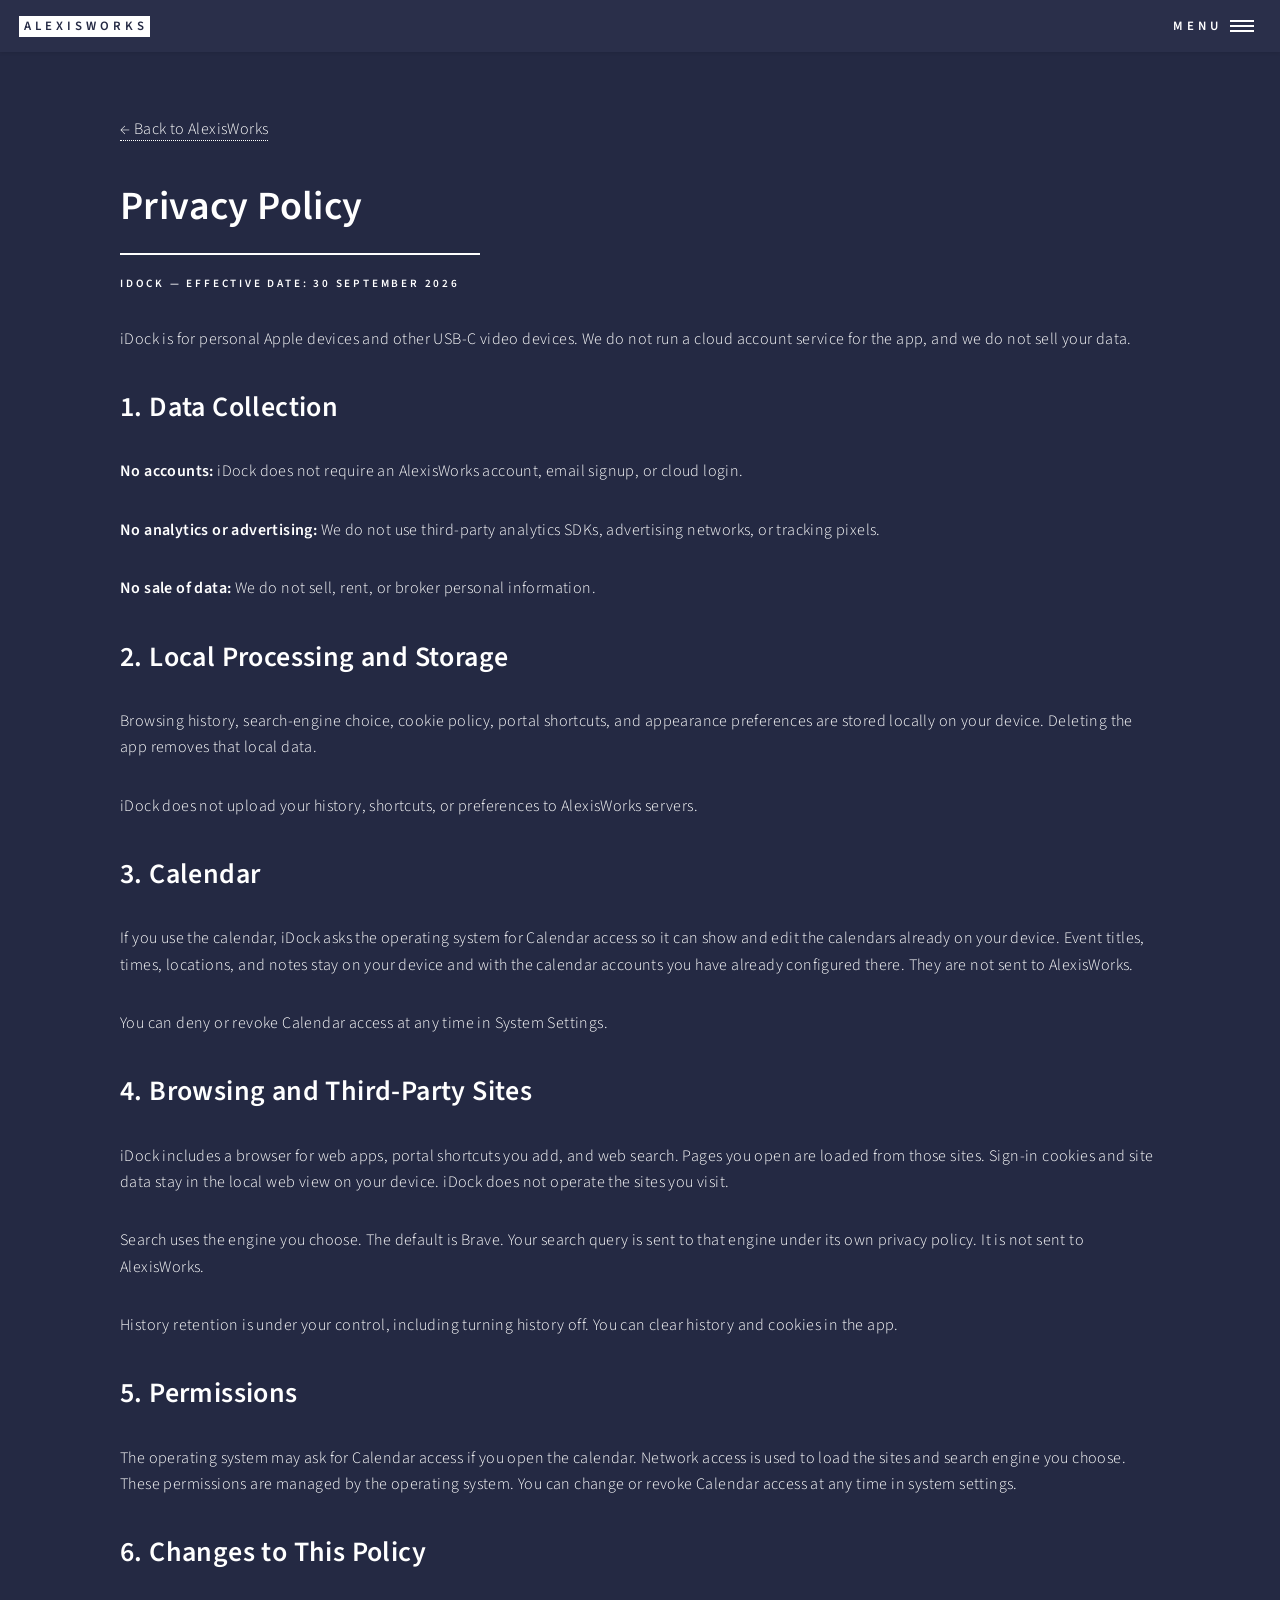
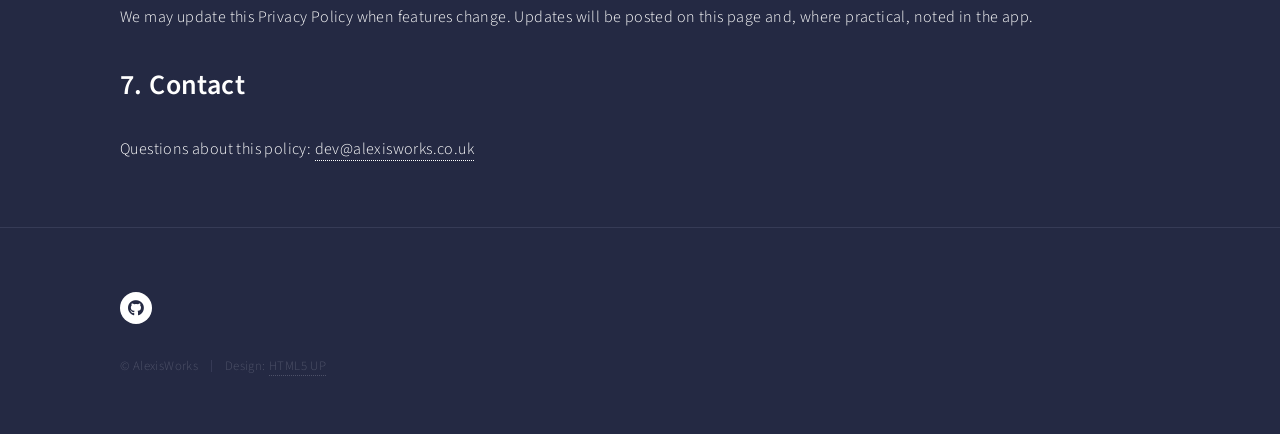
==== commit 25217e6b: "Broaden the iDock privacy policy beyond a single Mac and a fixed search list. Co-authored-by: Cursor" ====
--- a/apps/idock/privacy.html
+++ b/apps/idock/privacy.html
@@ -33,9 +33,9 @@
 						<p><a href="../../index.html">&larr; Back to AlexisWorks</a></p>
 						<header class="major">
 							<h1>Privacy Policy</h1>
-							<p>iDock &mdash; Effective Date: 29 September 2026</p>
+							<p>iDock &mdash; Effective Date: 30 September 2026</p>
 						</header>
-						<p>iDock is a personal Mac desktop for the web apps you already use. We do not run a cloud account service for the app, and we do not sell your data.</p>
+						<p>iDock is for personal Apple devices and other USB-C video devices. We do not run a cloud account service for the app, and we do not sell your data.</p>
 
 						<h2>1. Data Collection</h2>
 						<p><strong>No accounts:</strong> iDock does not require an AlexisWorks account, email signup, or cloud login.</p>
@@ -43,20 +43,20 @@
 						<p><strong>No sale of data:</strong> We do not sell, rent, or broker personal information.</p>
 
 						<h2>2. Local Processing and Storage</h2>
-						<p>Browsing history, search-engine choice, cookie policy, portal shortcuts, and appearance preferences are stored on your Mac, in the app&rsquo;s local Application Support folder. Deleting the app removes that local data.</p>
+						<p>Browsing history, search-engine choice, cookie policy, portal shortcuts, and appearance preferences are stored locally on your device. Deleting the app removes that local data.</p>
 						<p>iDock does not upload your history, shortcuts, or preferences to AlexisWorks servers.</p>
 
 						<h2>3. Calendar</h2>
-						<p>If you use the calendar, iDock asks macOS for Calendar access through EventKit so it can show and edit the calendars already on this Mac. Event titles, times, locations, and notes stay on your device and with the calendar accounts you have already configured in macOS. They are not sent to AlexisWorks.</p>
+						<p>If you use the calendar, iDock asks the operating system for Calendar access so it can show and edit the calendars already on your device. Event titles, times, locations, and notes stay on your device and with the calendar accounts you have already configured there. They are not sent to AlexisWorks.</p>
 						<p>You can deny or revoke Calendar access at any time in System Settings.</p>
 
 						<h2>4. Browsing and Third-Party Sites</h2>
-						<p>iDock includes a browser for Apple and Google web apps, portal shortcuts you add, and web search. Pages you open are loaded from those sites. Sign-in cookies and site data stay in the local web view on your Mac. iDock does not operate Apple, Google, or any other site you visit.</p>
-						<p>Search uses the engine you choose. The default is Brave. You can also choose Startpage, DuckDuckGo, or Google. Your search query is sent to that engine under its own privacy policy. It is not sent to AlexisWorks.</p>
+						<p>iDock includes a browser for web apps, portal shortcuts you add, and web search. Pages you open are loaded from those sites. Sign-in cookies and site data stay in the local web view on your device. iDock does not operate the sites you visit.</p>
+						<p>Search uses the engine you choose. The default is Brave. Your search query is sent to that engine under its own privacy policy. It is not sent to AlexisWorks.</p>
 						<p>History retention is under your control, including turning history off. You can clear history and cookies in the app.</p>
 
 						<h2>5. Permissions</h2>
-						<p>macOS may ask for Calendar access if you open the calendar. Network access is used to load the sites and search engines you choose. These permissions are managed by the operating system. You can change or revoke Calendar access at any time in System Settings.</p>
+						<p>The operating system may ask for Calendar access if you open the calendar. Network access is used to load the sites and search engine you choose. These permissions are managed by the operating system. You can change or revoke Calendar access at any time in system settings.</p>
 
 						<h2>6. Changes to This Policy</h2>
 						<p>We may update this Privacy Policy when features change. Updates will be posted on this page and, where practical, noted in the app.</p>
